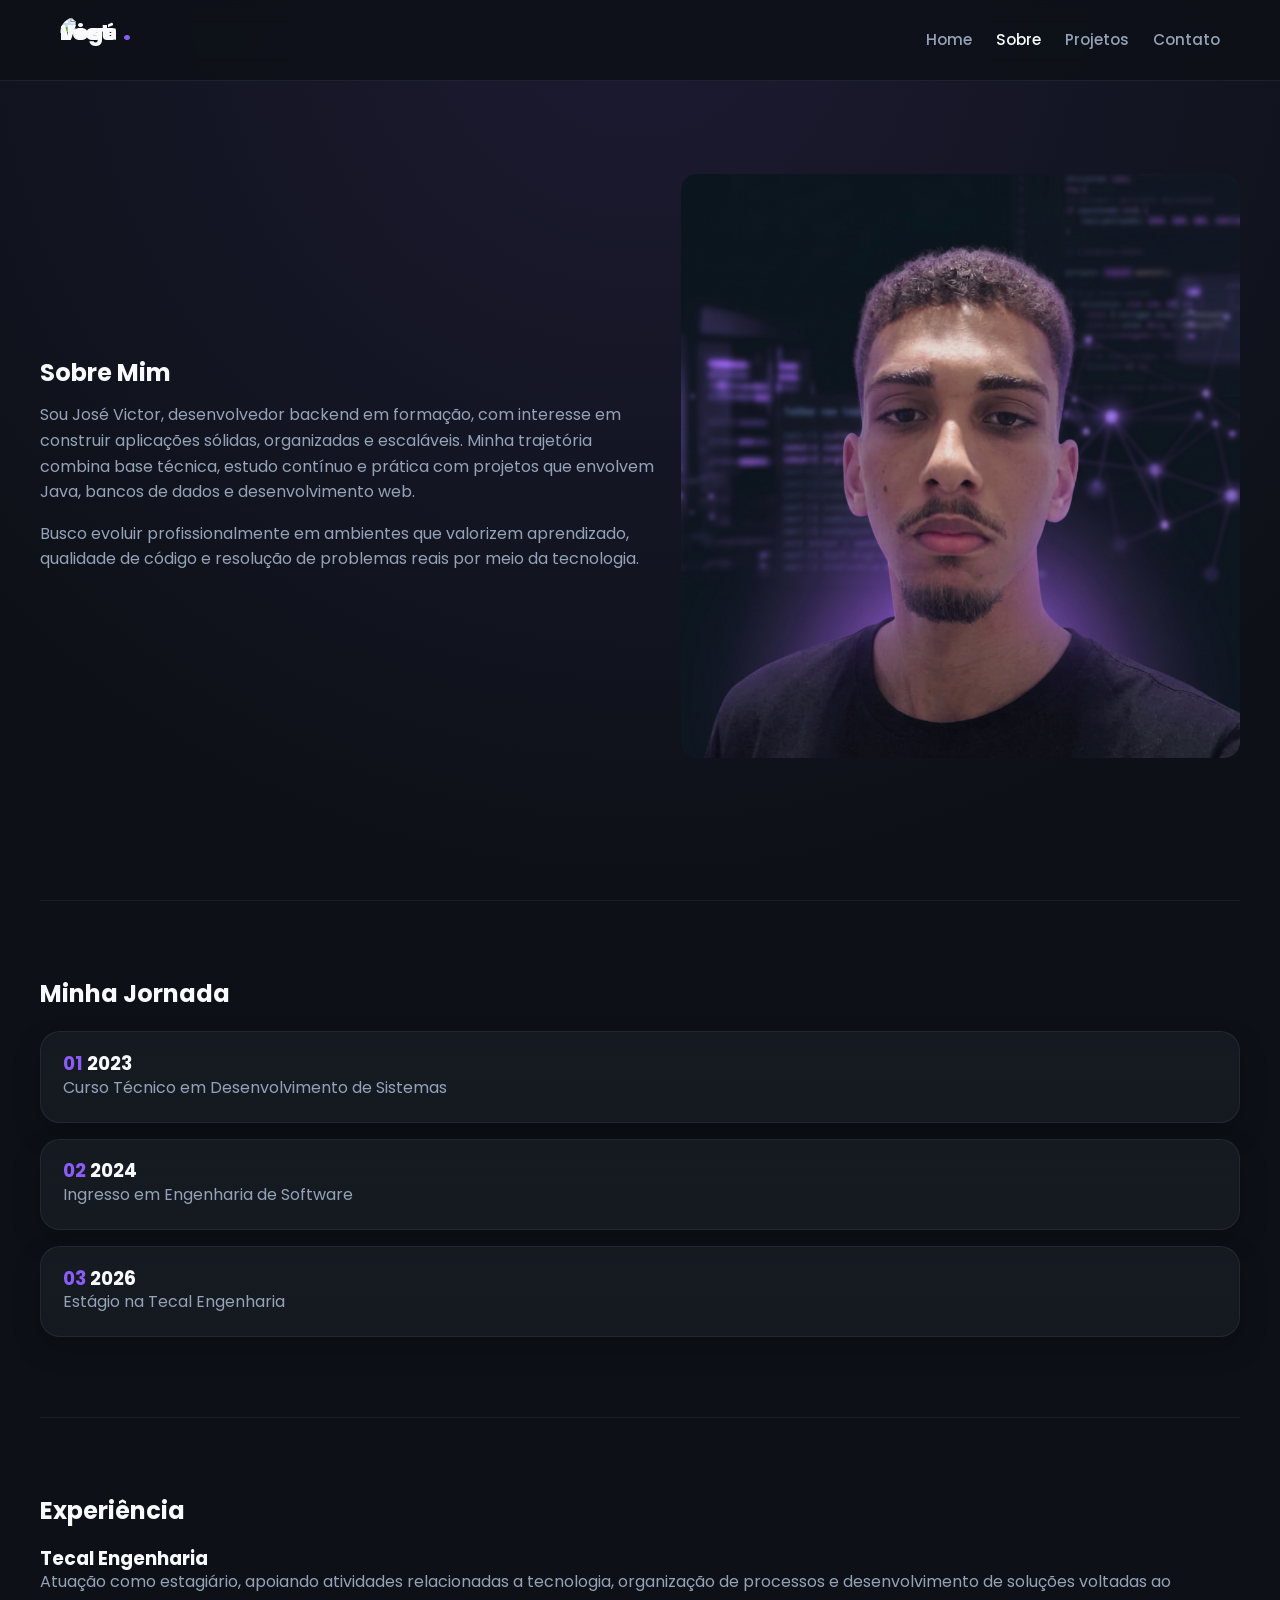
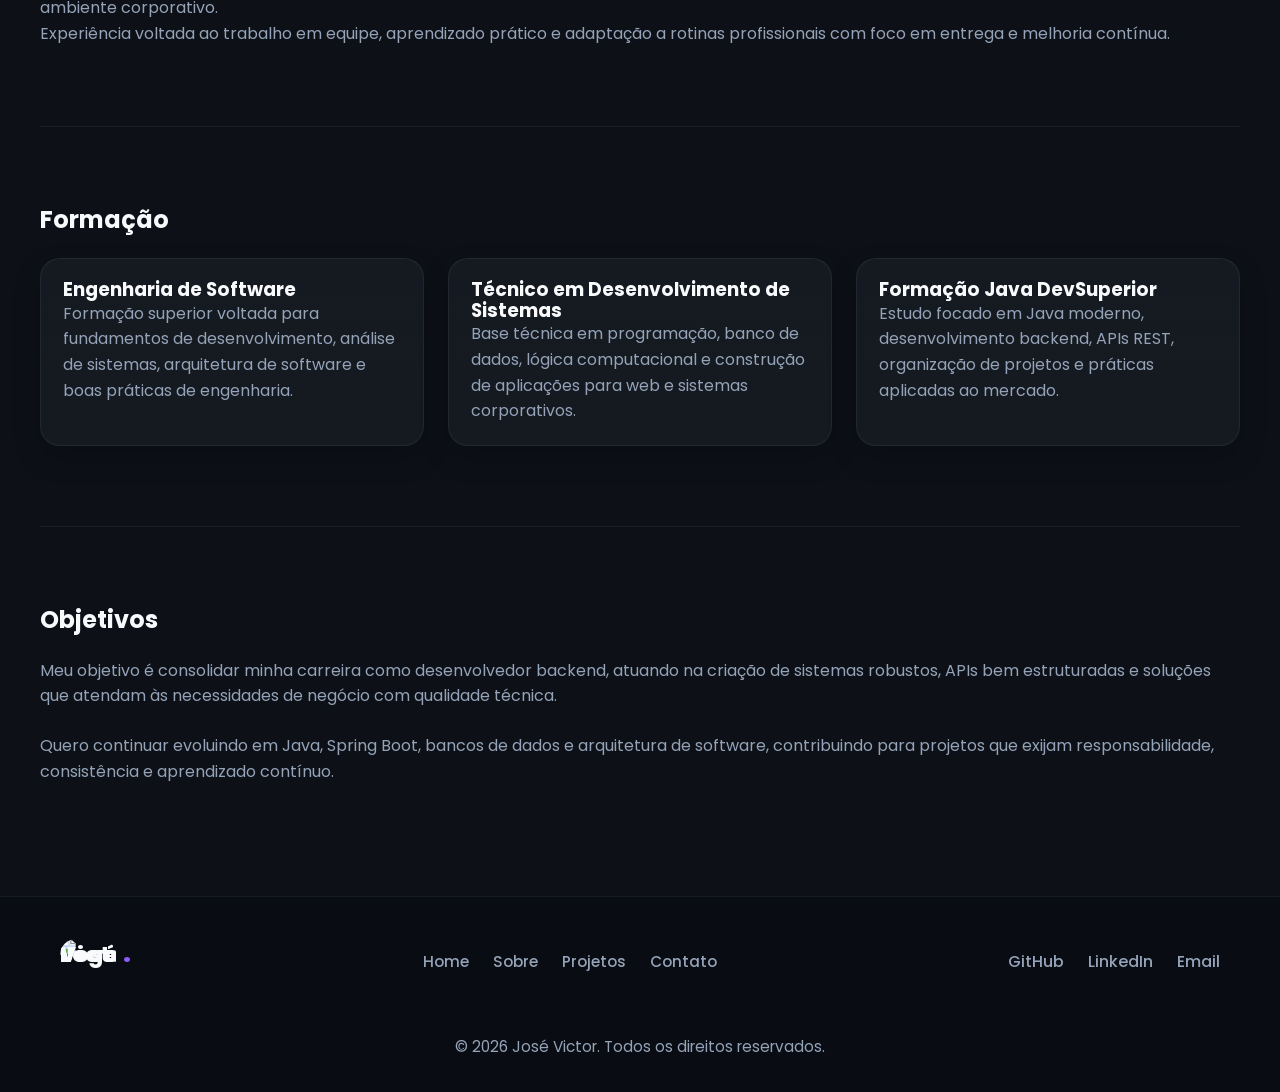
==== about.html @ 973a0eff "feat: refine portfolio layout and assets" ====
<!DOCTYPE html>
<html lang="pt-BR">
<head>
	<meta charset="UTF-8">
	<meta name="viewport" content="width=device-width, initial-scale=1.0">
	<meta name="description" content="Conheça a trajetória de José Victor, desenvolvedor backend em formação e experiência com sistemas, Java e engenharia de software.">
	<meta name="author" content="José Victor">
	<title>José Victor | Sobre Mim</title>
	<link rel="preconnect" href="https://fonts.googleapis.com">
	<link rel="preconnect" href="https://fonts.gstatic.com" crossorigin>
	<link href="https://fonts.googleapis.com/css2?family=Poppins:wght@400;500;600;700;800&display=swap" rel="stylesheet">
	<link rel="stylesheet" href="css/style.css">
	<link rel="stylesheet" href="css/responsive.css">
	<link rel="stylesheet" href="css/animations.css">
</head>
<body>
	<!-- Header -->
	<header class="header">
		<div class="container header-content">
			<div class="logo">
				<a class="logo-link" href="index.html" aria-label="Ir para a página inicial de José Victor">
					<img src="img/logo.png" alt="Logo José Victor" width="56" height="56">
				</a>
			</div>

			<nav aria-label="Navegação principal">
				<ul class="nav-list">
					<li><a class="nav-link" href="index.html">Home</a></li>
					<li><a class="nav-link" href="about.html" aria-current="page">Sobre</a></li>
					<li><a class="nav-link" href="projects.html">Projetos</a></li>
					<li><a class="nav-link" href="contact.html">Contato</a></li>
				</ul>
			</nav>
		</div>
	</header>

	<!-- Main -->
	<main>
		<!-- Seção Sobre Mim -->
		<section class="hero" aria-labelledby="about-title">
			<div class="about-content">
				<h1 id="about-title">Sobre Mim</h1>
				<p>Sou José Victor, desenvolvedor backend em formação, com interesse em construir aplicações sólidas, organizadas e escaláveis. Minha trajetória combina base técnica, estudo contínuo e prática com projetos que envolvem Java, bancos de dados e desenvolvimento web.</p>
				<p>Busco evoluir profissionalmente em ambientes que valorizem aprendizado, qualidade de código e resolução de problemas reais por meio da tecnologia.</p>
			</div>

			<figure>
				<img src="img/perfil.png" alt="Foto de perfil de José Victor" width="400" height="400">
			</figure>
		</section>

		<!-- Seção Minha Jornada -->
		<section aria-labelledby="journey-title">
			<h2 id="journey-title">Minha Jornada</h2>

			<ol class="timeline">
				<li>
					<article>
						<h3>2023</h3>
						<p>Curso Técnico em Desenvolvimento de Sistemas</p>
					</article>
				</li>
				<li>
					<article>
						<h3>2024</h3>
						<p>Ingresso em Engenharia de Software</p>
					</article>
				</li>
				<li>
					<article>
						<h3>2026</h3>
						<p>Estágio na Tecal Engenharia</p>
					</article>
				</li>
			</ol>
		</section>

		<!-- Seção Experiência -->
		<section aria-labelledby="experience-title">
			<h2 id="experience-title">Experiência</h2>

			<article aria-labelledby="tecal-title">
				<h3 id="tecal-title">Tecal Engenharia</h3>
				<p>Atuação como estagiário, apoiando atividades relacionadas a tecnologia, organização de processos e desenvolvimento de soluções voltadas ao ambiente corporativo.</p>
				<p>Experiência voltada ao trabalho em equipe, aprendizado prático e adaptação a rotinas profissionais com foco em entrega e melhoria contínua.</p>
			</article>
		</section>

		<!-- Seção Formação -->
		<section aria-labelledby="education-title">
			<h2 id="education-title">Formação</h2>

			<div class="education-grid">
				<article aria-labelledby="software-degree-title">
					<h3 id="software-degree-title">Engenharia de Software</h3>
					<p>Formação superior voltada para fundamentos de desenvolvimento, análise de sistemas, arquitetura de software e boas práticas de engenharia.</p>
				</article>

				<article aria-labelledby="technical-course-title">
					<h3 id="technical-course-title">Técnico em Desenvolvimento de Sistemas</h3>
					<p>Base técnica em programação, banco de dados, lógica computacional e construção de aplicações para web e sistemas corporativos.</p>
				</article>

				<article aria-labelledby="java-course-title">
					<h3 id="java-course-title">Formação Java DevSuperior</h3>
					<p>Estudo focado em Java moderno, desenvolvimento backend, APIs REST, organização de projetos e práticas aplicadas ao mercado.</p>
				</article>
			</div>
		</section>

		<!-- Seção Objetivos -->
		<section aria-labelledby="goals-title">
			<h2 id="goals-title">Objetivos</h2>
			<p>Meu objetivo é consolidar minha carreira como desenvolvedor backend, atuando na criação de sistemas robustos, APIs bem estruturadas e soluções que atendam às necessidades de negócio com qualidade técnica.</p>
			<p>Quero continuar evoluindo em Java, Spring Boot, bancos de dados e arquitetura de software, contribuindo para projetos que exijam responsabilidade, consistência e aprendizado contínuo.</p>
		</section>
	</main>

	<!-- Footer -->
	<footer class="footer">
		<div class="container footer-content">
		<div class="logo">
			<a class="logo-link" href="index.html" aria-label="Ir para a página inicial de José Victor">
				<img src="img/logo.png" alt="Logo José Victor" width="56" height="56">
			</a>
		</div>

		<nav aria-label="Links rápidos">
			<ul class="nav-list">
				<li><a class="nav-link" href="index.html">Home</a></li>
				<li><a class="nav-link" href="about.html">Sobre</a></li>
				<li><a class="nav-link" href="projects.html">Projetos</a></li>
				<li><a class="nav-link" href="contact.html">Contato</a></li>
			</ul>
		</nav>

		<nav aria-label="Redes sociais e contato">
			<ul class="nav-list">
				<li><a href="https://github.com/" target="_blank" rel="noopener noreferrer" aria-label="Acessar o GitHub de José Victor">GitHub</a></li>
				<li><a href="https://www.linkedin.com/" target="_blank" rel="noopener noreferrer" aria-label="Acessar o LinkedIn de José Victor">LinkedIn</a></li>
				<li><a href="mailto:seuemail@example.com" aria-label="Enviar um email para José Victor">Email</a></li>
			</ul>
		</nav>

		<p>&copy; 2026 José Victor. Todos os direitos reservados.</p>
		</div>
	</footer>

	<script defer src="js/effects.js"></script>
</body>
</html>
---- css/style.css ----
@import url('https://fonts.googleapis.com/css2?family=Poppins:wght@400;500;600;700;800&display=swap');

/* ========================================================================== 
   1. VARIÁVEIS E RESET
   ========================================================================== */

:root {
    /* Paleta de Cores */
    --bg-primary: #0D1117;
    --bg-secondary: #161B22;
    --color-primary: #8B5CF6;
    --color-accent: #A855F7;
    --text-primary: #F8FAFC;
    --text-secondary: #94A3B8;

    /* Fontes e Tamanhos */
    --font-main: 'Poppins', sans-serif;
    
    /* Transições */
    --transition-smooth: all 0.3s ease;
}

* {
    margin: 0;
    padding: 0;
    box-sizing: border-box;
}

html {
    scroll-behavior: smooth;
}

body {
    background-color: var(--bg-primary);
    color: var(--text-primary);
    font-family: var(--font-main);
    line-height: 1.6;
    overflow-x: hidden;
}

ul {
    list-style: none;
}

a {
    text-decoration: none;
    color: inherit;
    transition: var(--transition-smooth);
}

.container {
    max-width: 1200px;
    margin: 0 auto;
    padding: 0 20px;
}

/* ==========================================================================
   2. COMPONENTES GERAIS (Botões, Títulos)
   ========================================================================== */

.btn {
    display: inline-block;
    padding: 12px 28px;
    border-radius: 8px;
    font-weight: 500;
    cursor: pointer;
    transition: var(--transition-smooth);
}

.btn-primary {
    background-color: var(--color-primary);
    color: var(--text-primary);
    border: 2px solid var(--color-primary);
}

.btn-primary:hover {
    background-color: var(--color-accent);
    border-color: var(--color-accent);
    transform: translateY(-2px);
    box-shadow: 0 4px 15px rgba(139, 92, 246, 0.4);
}

.btn-outline {
    background-color: transparent;
    color: var(--color-primary);
    border: 2px solid var(--color-primary);
}

.btn-outline:hover {
    background-color: rgba(139, 92, 246, 0.1);
    transform: translateY(-2px);
}

/* ==========================================================================
   3. HEADER E NAVEGAÇÃO (Glassmorphism)
   ========================================================================== */

.header {
    position: fixed;
    top: 0;
    width: 100%;
    background: rgba(13, 17, 23, 0.8);
    backdrop-filter: blur(10px);
    -webkit-backdrop-filter: blur(10px);
    border-bottom: 1px solid rgba(255, 255, 255, 0.05);
    z-index: 1000;
}

.header-content {
    display: flex;
    justify-content: space-between;
    align-items: center;
    height: 80px;
}

.logo {
    font-size: 1.8rem;
    font-weight: 700;
    color: var(--text-primary);
    letter-spacing: 1px;
}

.logo::after {
    content: '.';
    color: var(--color-primary);
}

.nav-list {
    display: flex;
    gap: 2rem;
    align-items: center;
}

.nav-link {
    font-weight: 500;
    font-size: 0.95rem;
}

.nav-link:hover {
    color: var(--color-primary);
}

/* ==========================================================================
   4. HERO SECTION
   ========================================================================== */

.hero {
    min-height: 100vh;
    display: flex;
    align-items: center;
    padding-top: 80px; /* Compensa o header fixo */
}

.hero-content {
    display: grid;
    grid-template-columns: 1fr 1fr;
    gap: 2rem;
    align-items: center;
}

.saudacao {
    color: var(--color-primary);
    font-weight: 500;
    font-size: 1.2rem;
    display: block;
    margin-bottom: 0.5rem;
}

.hero-text h1 {
    font-size: 4rem;
    font-weight: 700;
    line-height: 1.1;
    margin-bottom: 0.5rem;
}

.cargo {
    font-size: 2rem;
    color: var(--text-secondary);
    font-weight: 600;
    margin-bottom: 1.5rem;
}

.descricao {
    color: var(--text-secondary);
    font-size: 1.1rem;
    margin-bottom: 2rem;
    max-width: 90%;
}

.hero-buttons {
    display: flex;
    gap: 1rem;
}

/* Placeholder temporário para a imagem na direita */
.image-placeholder {
    width: 100%;
    aspect-ratio: 1/1;
    background: linear-gradient(135deg, var(--bg-secondary), rgba(139, 92, 246, 0.1));
    border-radius: 20px;
    border: 1px solid rgba(139, 92, 246, 0.2);
    box-shadow: 0 0 30px rgba(139, 92, 246, 0.1);
}

/* ========================================================================== 
   5. ALINHAMENTO COM O HTML ATUAL
   ========================================================================== */

body {
    background:
        radial-gradient(circle at top, rgba(139, 92, 246, 0.12), transparent 32%),
        var(--bg-primary);
}

main {
    padding-top: 80px;
}

header,
.header {
    position: fixed;
    top: 0;
    left: 0;
    width: 100%;
    z-index: 1000;
    background: rgba(13, 17, 23, 0.82);
    backdrop-filter: blur(12px);
    -webkit-backdrop-filter: blur(12px);
    border-bottom: 1px solid rgba(148, 163, 184, 0.12);
}

header .container,
.header-content,
.footer-content {
    display: flex;
    align-items: center;
    justify-content: space-between;
    gap: 1.5rem;
    min-height: 80px;
}

header .logo a,
footer .logo a,
.logo a {
    font-size: 1.35rem;
    font-weight: 800;
    letter-spacing: 0.04em;
    color: var(--text-primary);
}

.logo-link {
    display: inline-flex;
    align-items: center;
    justify-content: center;
}

.logo-link img,
.hero-brand {
    display: block;
    max-width: 100%;
}

.logo-link img {
    width: 56px;
    height: 56px;
    object-fit: contain;
}

.hero-brand {
    width: min(100%, 520px);
    height: auto;
    object-fit: contain;
    margin-bottom: 0.75rem;
    filter: drop-shadow(0 0 18px rgba(139, 92, 246, 0.35));
}

header nav ul,
footer nav ul,
.nav-list {
    display: flex;
    align-items: center;
    gap: 1.5rem;
    flex-wrap: wrap;
}

header nav a,
footer nav a,
.nav-link {
    color: var(--text-secondary);
    font-weight: 500;
}

header nav a:hover,
footer nav a:hover,
.nav-link:hover,
header nav a[aria-current="page"],
footer nav a[aria-current="page"] {
    color: var(--text-primary);
}

main > section {
    width: min(1200px, calc(100% - 40px));
    margin: 0 auto;
    padding: 5rem 0;
}

main > section + section {
    border-top: 1px solid rgba(148, 163, 184, 0.08);
}

main h1,
main h2,
main h3 {
    line-height: 1.1;
}

main p {
    color: var(--text-secondary);
}

.hero,
#home {
    min-height: calc(100vh - 80px);
    display: grid;
    grid-template-columns: minmax(0, 1.05fr) minmax(280px, 0.95fr);
    align-items: center;
    gap: 3rem;
    padding-top: 2rem;
}

.hero-content,
#home > div:first-child {
    display: flex;
    flex-direction: column;
    gap: 1rem;
}

.about-content {
    display: flex;
    flex-direction: column;
    gap: 1rem;
}

.hero-text h1,
#home h1 {
    font-size: clamp(2.8rem, 7vw, 5rem);
    font-weight: 800;
}

.hero-text h2,
#home h2 {
    font-size: clamp(1.4rem, 3vw, 2rem);
    color: var(--text-secondary);
    font-weight: 600;
}

.hero-text p,
#home p,
#about-title + p,
#contact-title + p,
#projects-page-title + p,
#cta p {
    max-width: 65ch;
}

.about-content p {
    max-width: 65ch;
}

.hero-buttons {
    display: flex;
    gap: 1rem;
    flex-wrap: wrap;
    margin-top: 0.5rem;
}

.btn,
#cta a,
.project-card__actions a,
form button {
    display: inline-flex;
    align-items: center;
    justify-content: center;
    min-height: 48px;
    padding: 0.85rem 1.5rem;
    border-radius: 0.9rem;
    font-weight: 600;
    letter-spacing: 0.01em;
    transition: var(--transition-smooth);
}

.btn-primary,
#cta a,
form button,
.project-card__actions a:first-child {
    background: linear-gradient(135deg, var(--color-primary), var(--color-accent));
    color: var(--text-primary);
    border: 1px solid rgba(168, 85, 247, 0.45);
    box-shadow: 0 12px 24px rgba(139, 92, 246, 0.22);
}

.btn-outline,
.project-card__actions a:last-child {
    background: rgba(22, 27, 34, 0.78);
    color: var(--text-primary);
    border: 1px solid rgba(139, 92, 246, 0.35);
}

.btn:hover,
#cta a:hover,
.project-card__actions a:hover,
form button:hover {
    transform: translateY(-3px);
    box-shadow: 0 18px 30px rgba(139, 92, 246, 0.28);
}

.hero-media,
#home figure,
figure {
    margin: 0;
}

.hero-media,
#home figure {
    justify-self: end;
    width: min(100%, 420px);
    aspect-ratio: 1 / 1;
    padding: 1rem;
    border-radius: 1.5rem;
    background: linear-gradient(180deg, rgba(22, 27, 34, 0.96), rgba(22, 27, 34, 0.72));
    border: 1px solid rgba(139, 92, 246, 0.2);
    box-shadow: 0 22px 50px rgba(0, 0, 0, 0.32), 0 0 0 1px rgba(139, 92, 246, 0.08) inset;
}

.hero-media img,
#home figure img,
img {
    width: 100%;
    height: auto;
    display: block;
    border-radius: 1rem;
}

.hero-media img {
    object-fit: cover;
    aspect-ratio: 1 / 1;
    border-radius: 1.05rem;
}

.hero-media figcaption,
#home figcaption,
figcaption {
    margin-top: 0.85rem;
    font-size: 0.9rem;
    color: var(--text-secondary);
}

.logo a,
.logo-link {
    line-height: 0;
}

#sobre,
#cta,
section[aria-labelledby="contact-title"],
section[aria-labelledby="projects-page-title"],
section[aria-labelledby="about-title"],
section[aria-labelledby="journey-title"],
section[aria-labelledby="experience-title"],
section[aria-labelledby="education-title"],
section[aria-labelledby="goals-title"],
section[aria-labelledby="featured-projects-title"],
section[aria-labelledby="contact-info-title"],
section[aria-labelledby="form-title"] {
    display: grid;
    gap: 1.5rem;
}

#stack,
#projetos,
.projects-grid,
.education-grid {
    display: grid;
    gap: 1.5rem;
}

#stack,
#projetos {
    grid-template-columns: repeat(auto-fit, minmax(220px, 1fr));
}

#stack > h2,
#projetos > h2,
.projects-grid > h2,
.education-grid > h2 {
    grid-column: 1 / -1;
}

#stack > article,
#projetos > article,
.project-card,
.education-grid article,
#journey-title + ol > li article,
form,
#cta {
    background: linear-gradient(180deg, rgba(22, 27, 34, 0.96), rgba(22, 27, 34, 0.88));
    border: 1px solid rgba(148, 163, 184, 0.1);
    border-radius: 1.25rem;
    box-shadow: 0 12px 28px rgba(0, 0, 0, 0.22);
}

#stack > article,
#projetos > article,
.project-card,
.education-grid article,
#journey-title + ol > li article {
    padding: 1.35rem;
}

#stack > article:hover,
#projetos > article:hover,
.project-card:hover,
.education-grid article:hover,
#journey-title + ol > li article:hover {
    transform: translateY(-4px);
    border-color: rgba(139, 92, 246, 0.28);
    box-shadow: 0 18px 36px rgba(0, 0, 0, 0.28);
}

#stack > article ul,
#projetos > article p:last-of-type,
.project-card__content ul,
section[aria-labelledby="contact-info-title"] ul,
footer ul {
    display: grid;
    gap: 0.6rem;
}

#stack > article ul li,
.project-card__content ul li,
section[aria-labelledby="contact-info-title"] li {
    color: var(--text-secondary);
}

#projetos > article img,
.project-card__media img {
    margin-bottom: 1rem;
}

.projects-grid {
    grid-template-columns: repeat(auto-fit, minmax(280px, 1fr));
}

.project-card {
    display: flex;
    flex-direction: column;
    gap: 1rem;
}

.project-card__content {
    display: flex;
    flex-direction: column;
    gap: 1rem;
}

.project-card__actions {
    display: flex;
    gap: 0.85rem;
    flex-wrap: wrap;
}

.education-grid {
    grid-template-columns: repeat(auto-fit, minmax(220px, 1fr));
}

#journey-title + ol {
    display: grid;
    gap: 1rem;
    padding-left: 0;
    counter-reset: journey;
}

#journey-title + ol > li {
    list-style: none;
}

#journey-title + ol > li article h3::before {
    counter-increment: journey;
    content: counter(journey, decimal-leading-zero) " ";
    color: var(--color-primary);
}

form {
    padding: 1.5rem;
    display: grid;
    gap: 1.1rem;
}

form > div {
    display: grid;
    gap: 0.45rem;
}

label {
    font-weight: 600;
    color: var(--text-primary);
}

input,
textarea {
    width: 100%;
    padding: 0.95rem 1rem;
    border-radius: 0.85rem;
    border: 1px solid rgba(148, 163, 184, 0.18);
    background: rgba(13, 17, 23, 0.72);
    color: var(--text-primary);
    font: inherit;
    transition: var(--transition-smooth);
}

input:focus,
textarea:focus {
    outline: none;
    border-color: rgba(139, 92, 246, 0.65);
    box-shadow: 0 0 0 4px rgba(139, 92, 246, 0.12);
}

form p,
#contact-info-title + ul li,
footer p {
    color: var(--text-secondary);
    font-size: 0.96rem;
}

#cta {
    text-align: center;
    justify-items: center;
}

footer,
.footer {
    margin-top: 2rem;
    border-top: 1px solid rgba(148, 163, 184, 0.1);
    background: rgba(9, 13, 20, 0.94);
}

footer {
    padding: 2rem 20px;
}

footer .container,
.footer-content {
    flex-wrap: wrap;
}

footer p {
    width: 100%;
    text-align: center;
    padding-top: 1rem;
}

.contact-form .form-field p,
#form-status {
    font-size: 0.92rem;
}

.contact-form .form-field p,
.contact-form #form-status {
    min-height: 1.25rem;
}

.contact-form .form-field p {
    color: var(--text-secondary);
}

.contact-form .form-field p.is-error,
.contact-form .form-field input[aria-invalid="true"] + p,
.contact-form .form-field textarea[aria-invalid="true"] + p {
    color: #fca5a5;
}

.contact-form #form-status.is-success {
    color: #86efac;
}

.contact-form #form-status.is-error {
    color: #fda4af;
}
---- css/responsive.css ----
/* ========================================================================== 
   RESPONSIVIDADE
   ========================================================================== */

@media (max-width: 992px) {
	.hero,
	#home {
		grid-template-columns: 1fr;
	}

	.hero-media,
	#home figure {
		justify-self: start;
		width: min(100%, 360px);
	}
}

@media (max-width: 768px) {
	main {
		padding-top: 72px;
	}

	header .container,
	.header-content,
	.footer-content,
	footer .container {
		flex-direction: column;
		justify-content: center;
		padding: 1rem 0;
	}

	header nav ul,
	footer nav ul,
	.nav-list,
	.hero-buttons,
	.project-card__actions {
		justify-content: center;
	}

	main > section {
		width: min(100%, calc(100% - 24px));
		padding: 3.5rem 0;
	}

	.projects-grid,
	.education-grid,
	#stack,
	#projetos {
		grid-template-columns: 1fr;
	}
}
---- css/animations.css ----
/* ========================================================================== 
   ANIMAÇÕES E EFEITOS INTERATIVOS
   ========================================================================== */

.reveal {
	opacity: 0;
	transform: translateY(18px);
	transition: opacity 0.7s ease, transform 0.7s ease;
}

.reveal.is-visible {
	opacity: 1;
	transform: translateY(0);
}

.btn,
#cta a,
.project-card__actions a,
form button,
.nav-link,
.logo-link img,
.hero-media,
.project-card,
.education-grid article,
#journey-title + ol > li article {
	transition: transform 0.3s ease, box-shadow 0.3s ease, border-color 0.3s ease, color 0.3s ease, filter 0.3s ease;
}

@keyframes glowPulse {
	0%,
	100% {
		box-shadow: 0 0 0 rgba(139, 92, 246, 0.12);
		filter: drop-shadow(0 0 0 rgba(139, 92, 246, 0.14));
	}

	50% {
		box-shadow: 0 0 24px rgba(139, 92, 246, 0.2);
		filter: drop-shadow(0 0 18px rgba(168, 85, 247, 0.32));
	}
}

@keyframes floatSoft {
	0%,
	100% {
		transform: translateY(0);
	}

	50% {
		transform: translateY(-6px);
	}
}

.hero-brand {
	animation: floatSoft 7s ease-in-out infinite;
}

.hero-media {
	animation: glowPulse 5.5s ease-in-out infinite;
}

.logo-link:hover img {
	transform: scale(1.05);
	filter: drop-shadow(0 0 18px rgba(139, 92, 246, 0.35));
}

.btn:hover,
#cta a:hover,
.project-card__actions a:hover,
form button:hover,
.project-card:hover,
.education-grid article:hover,
#journey-title + ol > li article:hover {
	transform: translateY(-3px);
}

.nav-link:hover {
	text-shadow: 0 0 12px rgba(139, 92, 246, 0.25);
}
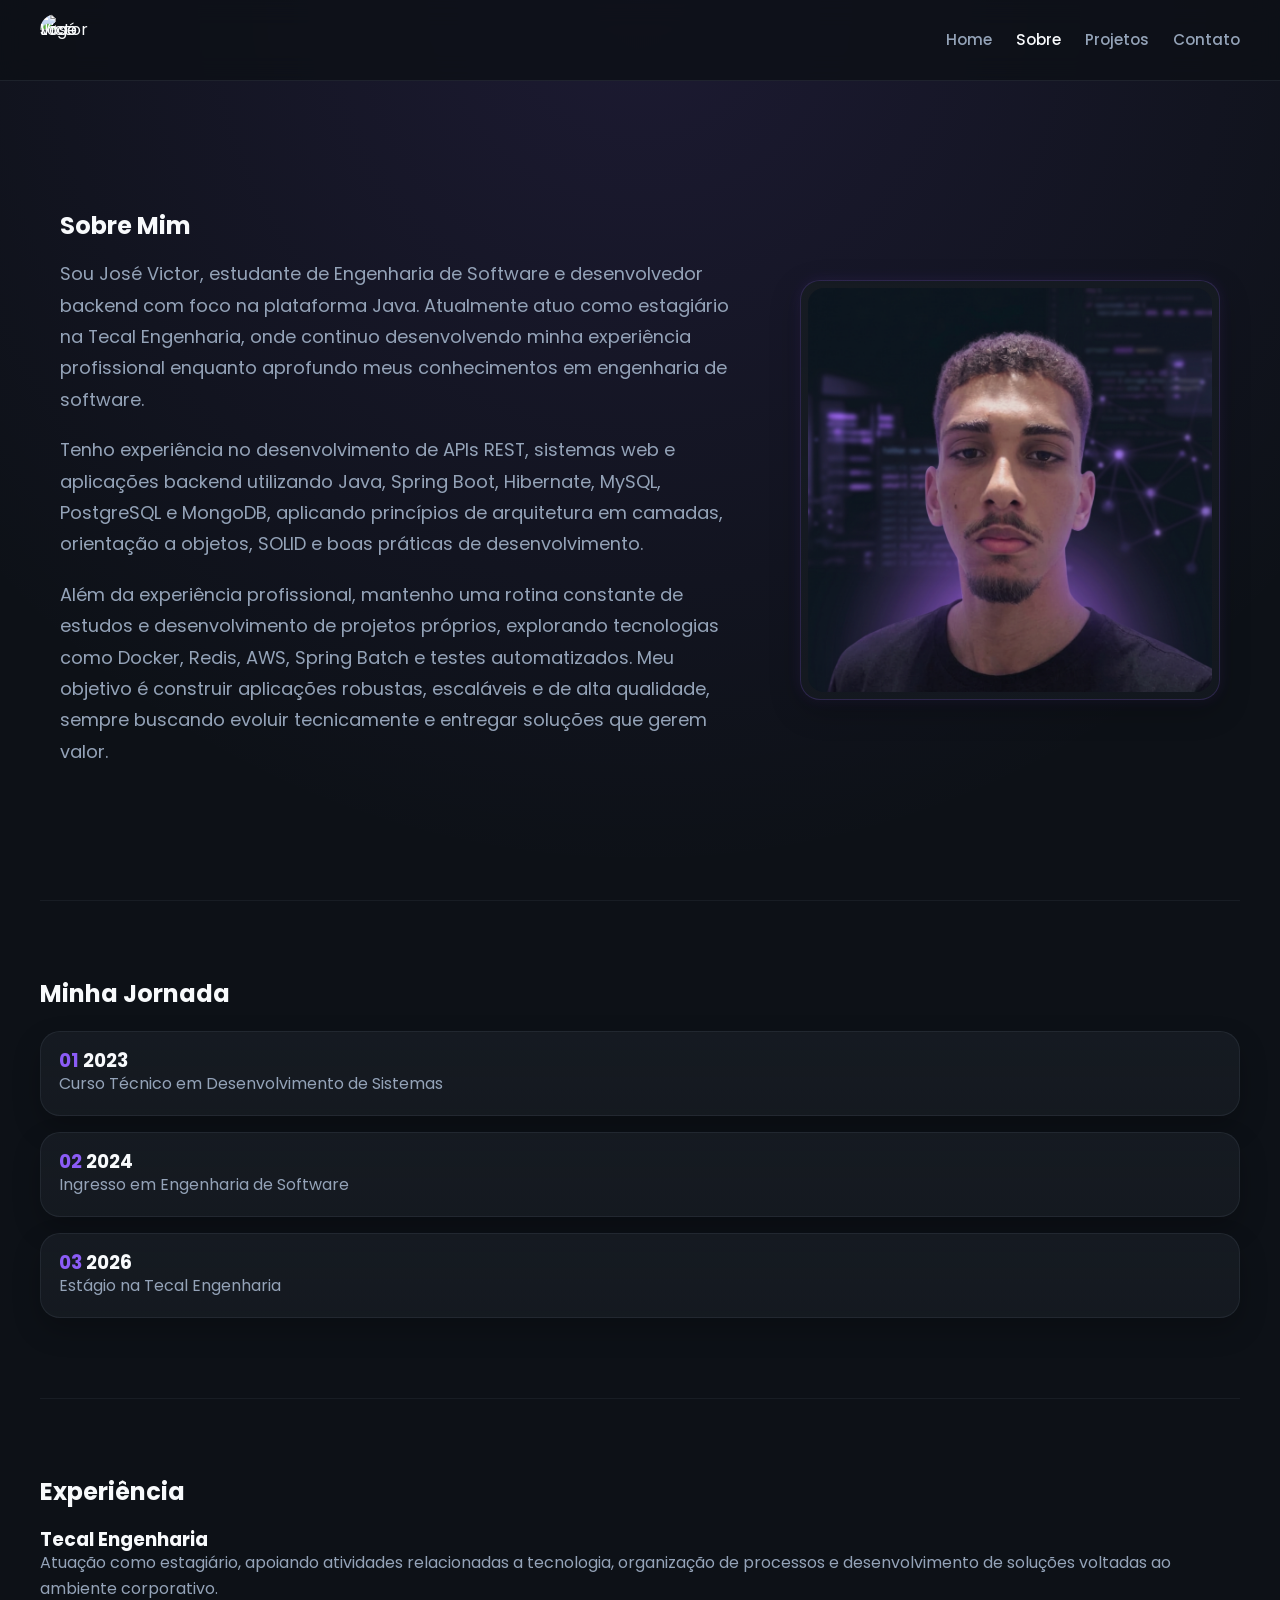
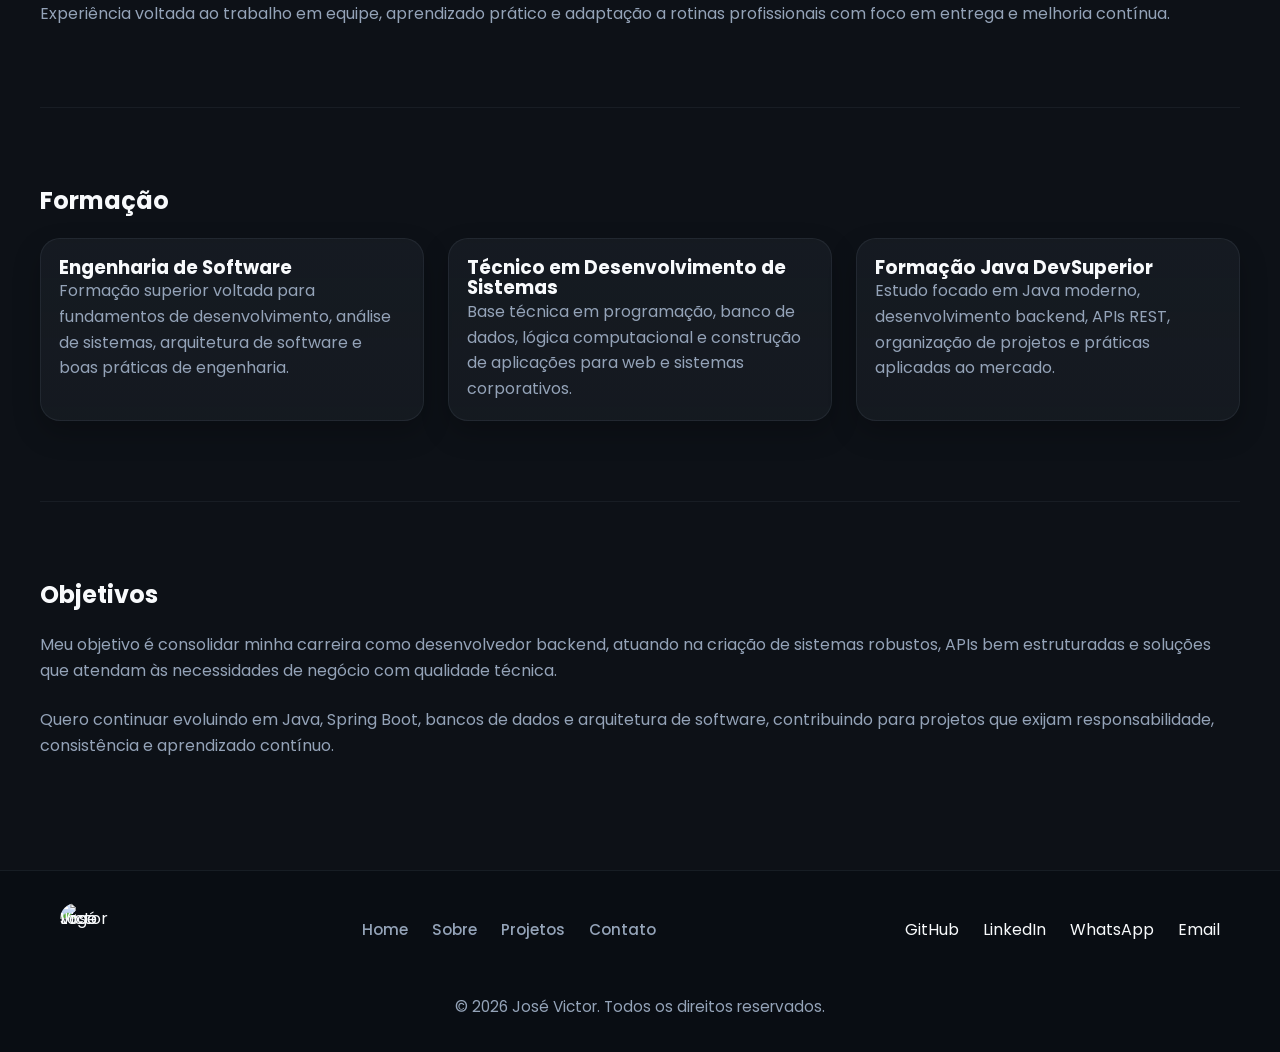
==== commit e01ab97c: "refactor(style): reorganizar css, ajustar responsividade, atualizar cards de projeto e adicionar lin" ====
--- a/about.html
+++ b/about.html
@@ -1,18 +1,22 @@
 <!DOCTYPE html>
 <html lang="pt-BR">
+
 <head>
 	<meta charset="UTF-8">
 	<meta name="viewport" content="width=device-width, initial-scale=1.0">
-	<meta name="description" content="Conheça a trajetória de José Victor, desenvolvedor backend em formação e experiência com sistemas, Java e engenharia de software.">
+	<meta name="description"
+		content="Conheça a trajetória de José Victor, desenvolvedor backend em formação e experiência com sistemas, Java e engenharia de software.">
 	<meta name="author" content="José Victor">
 	<title>José Victor | Sobre Mim</title>
 	<link rel="preconnect" href="https://fonts.googleapis.com">
 	<link rel="preconnect" href="https://fonts.gstatic.com" crossorigin>
-	<link href="https://fonts.googleapis.com/css2?family=Poppins:wght@400;500;600;700;800&display=swap" rel="stylesheet">
+	<link href="https://fonts.googleapis.com/css2?family=Poppins:wght@400;500;600;700;800&display=swap"
+		rel="stylesheet">
 	<link rel="stylesheet" href="css/style.css">
 	<link rel="stylesheet" href="css/responsive.css">
 	<link rel="stylesheet" href="css/animations.css">
 </head>
+
 <body>
 	<!-- Header -->
 	<header class="header">
@@ -40,8 +44,16 @@
 		<section class="hero" aria-labelledby="about-title">
 			<div class="about-content">
 				<h1 id="about-title">Sobre Mim</h1>
-				<p>Sou José Victor, desenvolvedor backend em formação, com interesse em construir aplicações sólidas, organizadas e escaláveis. Minha trajetória combina base técnica, estudo contínuo e prática com projetos que envolvem Java, bancos de dados e desenvolvimento web.</p>
-				<p>Busco evoluir profissionalmente em ambientes que valorizem aprendizado, qualidade de código e resolução de problemas reais por meio da tecnologia.</p>
+				<p>Sou José Victor, estudante de Engenharia de Software e desenvolvedor backend com foco na plataforma
+					Java. Atualmente atuo como estagiário na Tecal Engenharia, onde continuo desenvolvendo minha
+					experiência profissional enquanto aprofundo meus conhecimentos em engenharia de software.</p>
+				<p>Tenho experiência no desenvolvimento de APIs REST, sistemas web e aplicações backend utilizando Java,
+					Spring Boot, Hibernate, MySQL, PostgreSQL e MongoDB, aplicando princípios de arquitetura em camadas,
+					orientação a objetos, SOLID e boas práticas de desenvolvimento.</p>
+				<p>Além da experiência profissional, mantenho uma rotina constante de estudos e desenvolvimento de
+					projetos próprios, explorando tecnologias como Docker, Redis, AWS, Spring Batch e testes
+					automatizados. Meu objetivo é construir aplicações robustas, escaláveis e de alta qualidade, sempre
+					buscando evoluir tecnicamente e entregar soluções que gerem valor.</p>
 			</div>
 
 			<figure>
@@ -81,8 +93,10 @@
 
 			<article aria-labelledby="tecal-title">
 				<h3 id="tecal-title">Tecal Engenharia</h3>
-				<p>Atuação como estagiário, apoiando atividades relacionadas a tecnologia, organização de processos e desenvolvimento de soluções voltadas ao ambiente corporativo.</p>
-				<p>Experiência voltada ao trabalho em equipe, aprendizado prático e adaptação a rotinas profissionais com foco em entrega e melhoria contínua.</p>
+				<p>Atuação como estagiário, apoiando atividades relacionadas a tecnologia, organização de processos e
+					desenvolvimento de soluções voltadas ao ambiente corporativo.</p>
+				<p>Experiência voltada ao trabalho em equipe, aprendizado prático e adaptação a rotinas profissionais
+					com foco em entrega e melhoria contínua.</p>
 			</article>
 		</section>
 
@@ -93,17 +107,20 @@
 			<div class="education-grid">
 				<article aria-labelledby="software-degree-title">
 					<h3 id="software-degree-title">Engenharia de Software</h3>
-					<p>Formação superior voltada para fundamentos de desenvolvimento, análise de sistemas, arquitetura de software e boas práticas de engenharia.</p>
+					<p>Formação superior voltada para fundamentos de desenvolvimento, análise de sistemas, arquitetura
+						de software e boas práticas de engenharia.</p>
 				</article>
 
 				<article aria-labelledby="technical-course-title">
 					<h3 id="technical-course-title">Técnico em Desenvolvimento de Sistemas</h3>
-					<p>Base técnica em programação, banco de dados, lógica computacional e construção de aplicações para web e sistemas corporativos.</p>
+					<p>Base técnica em programação, banco de dados, lógica computacional e construção de aplicações para
+						web e sistemas corporativos.</p>
 				</article>
 
 				<article aria-labelledby="java-course-title">
 					<h3 id="java-course-title">Formação Java DevSuperior</h3>
-					<p>Estudo focado em Java moderno, desenvolvimento backend, APIs REST, organização de projetos e práticas aplicadas ao mercado.</p>
+					<p>Estudo focado em Java moderno, desenvolvimento backend, APIs REST, organização de projetos e
+						práticas aplicadas ao mercado.</p>
 				</article>
 			</div>
 		</section>
@@ -111,41 +128,51 @@
 		<!-- Seção Objetivos -->
 		<section aria-labelledby="goals-title">
 			<h2 id="goals-title">Objetivos</h2>
-			<p>Meu objetivo é consolidar minha carreira como desenvolvedor backend, atuando na criação de sistemas robustos, APIs bem estruturadas e soluções que atendam às necessidades de negócio com qualidade técnica.</p>
-			<p>Quero continuar evoluindo em Java, Spring Boot, bancos de dados e arquitetura de software, contribuindo para projetos que exijam responsabilidade, consistência e aprendizado contínuo.</p>
+			<p>Meu objetivo é consolidar minha carreira como desenvolvedor backend, atuando na criação de sistemas
+				robustos, APIs bem estruturadas e soluções que atendam às necessidades de negócio com qualidade técnica.
+			</p>
+			<p>Quero continuar evoluindo em Java, Spring Boot, bancos de dados e arquitetura de software, contribuindo
+				para projetos que exijam responsabilidade, consistência e aprendizado contínuo.</p>
 		</section>
 	</main>
 
 	<!-- Footer -->
 	<footer class="footer">
 		<div class="container footer-content">
-		<div class="logo">
-			<a class="logo-link" href="index.html" aria-label="Ir para a página inicial de José Victor">
-				<img src="img/logo.png" alt="Logo José Victor" width="56" height="56">
-			</a>
-		</div>
+			<div class="logo">
+				<a class="logo-link" href="index.html" aria-label="Ir para a página inicial de José Victor">
+					<img src="img/logo.png" alt="Logo José Victor" width="56" height="56">
+				</a>
+			</div>
 
-		<nav aria-label="Links rápidos">
-			<ul class="nav-list">
-				<li><a class="nav-link" href="index.html">Home</a></li>
-				<li><a class="nav-link" href="about.html">Sobre</a></li>
-				<li><a class="nav-link" href="projects.html">Projetos</a></li>
-				<li><a class="nav-link" href="contact.html">Contato</a></li>
-			</ul>
-		</nav>
+			<nav aria-label="Links rápidos">
+				<ul class="nav-list">
+					<li><a class="nav-link" href="index.html">Home</a></li>
+					<li><a class="nav-link" href="about.html">Sobre</a></li>
+					<li><a class="nav-link" href="projects.html">Projetos</a></li>
+					<li><a class="nav-link" href="contact.html">Contato</a></li>
+				</ul>
+			</nav>
 
-		<nav aria-label="Redes sociais e contato">
-			<ul class="nav-list">
-				<li><a href="https://github.com/" target="_blank" rel="noopener noreferrer" aria-label="Acessar o GitHub de José Victor">GitHub</a></li>
-				<li><a href="https://www.linkedin.com/" target="_blank" rel="noopener noreferrer" aria-label="Acessar o LinkedIn de José Victor">LinkedIn</a></li>
-				<li><a href="mailto:seuemail@example.com" aria-label="Enviar um email para José Victor">Email</a></li>
-			</ul>
-		</nav>
+			<nav aria-label="Redes sociais e contato">
+				<ul class="nav-list">
+					<li><a href="https://github.com/JoseV-001" target="_blank" rel="noopener noreferrer"
+							aria-label="Acessar o GitHub de José Victor">GitHub</a></li>
+					<li><a href="https://www.linkedin.com/in/jos%C3%A9-victor-460175269/" target="_blank"
+							rel="noopener noreferrer" aria-label="Acessar o LinkedIn de José Victor">LinkedIn</a></li>
+					<li><a href="https://wa.me/5521996061659" target="_blank" rel="noopener noreferrer"
+							aria-label="Falar com José Victor no WhatsApp">WhatsApp</a></li>
+					<li><a href="mailto:victojose46@gmail.com" aria-label="Enviar um email para José Victor">Email</a>
+					</li>
+				</ul>
+			</nav>
 
-		<p>&copy; 2026 José Victor. Todos os direitos reservados.</p>
+			<p>&copy; 2026 José Victor. Todos os direitos reservados.</p>
 		</div>
 	</footer>
 
 	<script defer src="js/effects.js"></script>
+	<script defer src="js/main.js"></script>
 </body>
-</html>
+
+</html>
--- a/css/style.css
+++ b/css/style.css
@@ -1,7 +1,139 @@
 @import url('https://fonts.googleapis.com/css2?family=Poppins:wght@400;500;600;700;800&display=swap');
 
-/* ========================================================================== 
-   1. VARIÁVEIS E RESET
+/* ==========================================================================
+   1. RESET E COMPONENTES GERAIS
+   ========================================================================== */
+
+* {
+    margin: 0;
+    padding: 0;
+    box-sizing: border-box;
+}
+
+body, html {
+    width: 100%;
+    overflow-x: hidden;
+}
+
+html {
+    scroll-behavior: smooth;
+}
+
+body {
+    background-color: var(--bg-primary);
+    background-image: radial-gradient(circle at top, rgba(139, 92, 246, 0.12), transparent 32%);
+    color: var(--text-primary);
+    font-family: var(--font-main);
+    line-height: 1.6;
+}
+
+main {
+    padding-top: 80px;
+}
+
+ul {
+    list-style: none;
+}
+
+a {
+    text-decoration: none;
+    color: inherit;
+    transition: var(--transition-smooth);
+}
+
+a:focus-visible,
+button:focus-visible,
+input:focus-visible,
+textarea:focus-visible {
+    outline: 2px solid var(--color-primary);
+    outline-offset: 4px;
+}
+
+img {
+    max-width: 100%;
+    height: auto;
+    display: block;
+    border-radius: 1rem;
+}
+
+figure {
+    margin: 0;
+}
+
+figcaption {
+    margin-top: 0.85rem;
+    font-size: 0.9rem;
+    color: var(--text-secondary);
+}
+
+.container {
+    max-width: 1200px;
+    margin: 0 auto;
+    padding: 0 20px;
+    width: 100%;
+}
+
+main > section {
+    width: min(1200px, calc(100% - 40px));
+    margin: 0 auto;
+    padding: 5rem 0;
+}
+
+main > section + section {
+    border-top: 1px solid rgba(148, 163, 184, 0.08);
+}
+
+main h1,
+main h2,
+main h3 {
+    line-height: 1.1;
+}
+
+main p {
+    color: var(--text-secondary);
+}
+
+/* Botões Globais */
+.btn {
+    display: inline-flex;
+    align-items: center;
+    justify-content: center;
+    min-height: 48px;
+    padding: 0.85rem 1.5rem;
+    border-radius: 0.9rem;
+    font-weight: 600;
+    letter-spacing: 0.01em;
+    cursor: pointer;
+    transition: var(--transition-smooth);
+}
+
+.btn-primary {
+    background: linear-gradient(135deg, var(--color-primary), var(--color-accent));
+    color: var(--text-primary);
+    border: 1px solid rgba(168, 85, 247, 0.45);
+    box-shadow: 0 12px 24px rgba(139, 92, 246, 0.22);
+}
+
+.btn-primary:hover {
+    transform: translateY(-3px);
+    box-shadow: 0 18px 30px rgba(139, 92, 246, 0.28);
+}
+
+.btn-outline {
+    background: rgba(22, 27, 34, 0.78);
+    color: var(--text-primary);
+    border: 1px solid rgba(139, 92, 246, 0.35);
+}
+
+.btn-outline:hover {
+    background: rgba(139, 92, 246, 0.1);
+    transform: translateY(-3px);
+    box-shadow: 0 18px 30px rgba(139, 92, 246, 0.28);
+}
+
+
+/* ==========================================================================
+   2. VARIÁVEIS
    ========================================================================== */
 
 :root {
@@ -20,203 +152,11 @@
     --transition-smooth: all 0.3s ease;
 }
 
-* {
-    margin: 0;
-    padding: 0;
-    box-sizing: border-box;
-}
-
-html {
-    scroll-behavior: smooth;
-}
-
-body {
-    background-color: var(--bg-primary);
-    color: var(--text-primary);
-    font-family: var(--font-main);
-    line-height: 1.6;
-    overflow-x: hidden;
-}
-
-ul {
-    list-style: none;
-}
-
-a {
-    text-decoration: none;
-    color: inherit;
-    transition: var(--transition-smooth);
-}
-
-.container {
-    max-width: 1200px;
-    margin: 0 auto;
-    padding: 0 20px;
-}
 
 /* ==========================================================================
-   2. COMPONENTES GERAIS (Botões, Títulos)
+   3. HEADER
    ========================================================================== */
 
-.btn {
-    display: inline-block;
-    padding: 12px 28px;
-    border-radius: 8px;
-    font-weight: 500;
-    cursor: pointer;
-    transition: var(--transition-smooth);
-}
-
-.btn-primary {
-    background-color: var(--color-primary);
-    color: var(--text-primary);
-    border: 2px solid var(--color-primary);
-}
-
-.btn-primary:hover {
-    background-color: var(--color-accent);
-    border-color: var(--color-accent);
-    transform: translateY(-2px);
-    box-shadow: 0 4px 15px rgba(139, 92, 246, 0.4);
-}
-
-.btn-outline {
-    background-color: transparent;
-    color: var(--color-primary);
-    border: 2px solid var(--color-primary);
-}
-
-.btn-outline:hover {
-    background-color: rgba(139, 92, 246, 0.1);
-    transform: translateY(-2px);
-}
-
-/* ==========================================================================
-   3. HEADER E NAVEGAÇÃO (Glassmorphism)
-   ========================================================================== */
-
-.header {
-    position: fixed;
-    top: 0;
-    width: 100%;
-    background: rgba(13, 17, 23, 0.8);
-    backdrop-filter: blur(10px);
-    -webkit-backdrop-filter: blur(10px);
-    border-bottom: 1px solid rgba(255, 255, 255, 0.05);
-    z-index: 1000;
-}
-
-.header-content {
-    display: flex;
-    justify-content: space-between;
-    align-items: center;
-    height: 80px;
-}
-
-.logo {
-    font-size: 1.8rem;
-    font-weight: 700;
-    color: var(--text-primary);
-    letter-spacing: 1px;
-}
-
-.logo::after {
-    content: '.';
-    color: var(--color-primary);
-}
-
-.nav-list {
-    display: flex;
-    gap: 2rem;
-    align-items: center;
-}
-
-.nav-link {
-    font-weight: 500;
-    font-size: 0.95rem;
-}
-
-.nav-link:hover {
-    color: var(--color-primary);
-}
-
-/* ==========================================================================
-   4. HERO SECTION
-   ========================================================================== */
-
-.hero {
-    min-height: 100vh;
-    display: flex;
-    align-items: center;
-    padding-top: 80px; /* Compensa o header fixo */
-}
-
-.hero-content {
-    display: grid;
-    grid-template-columns: 1fr 1fr;
-    gap: 2rem;
-    align-items: center;
-}
-
-.saudacao {
-    color: var(--color-primary);
-    font-weight: 500;
-    font-size: 1.2rem;
-    display: block;
-    margin-bottom: 0.5rem;
-}
-
-.hero-text h1 {
-    font-size: 4rem;
-    font-weight: 700;
-    line-height: 1.1;
-    margin-bottom: 0.5rem;
-}
-
-.cargo {
-    font-size: 2rem;
-    color: var(--text-secondary);
-    font-weight: 600;
-    margin-bottom: 1.5rem;
-}
-
-.descricao {
-    color: var(--text-secondary);
-    font-size: 1.1rem;
-    margin-bottom: 2rem;
-    max-width: 90%;
-}
-
-.hero-buttons {
-    display: flex;
-    gap: 1rem;
-}
-
-/* Placeholder temporário para a imagem na direita */
-.image-placeholder {
-    width: 100%;
-    aspect-ratio: 1/1;
-    background: linear-gradient(135deg, var(--bg-secondary), rgba(139, 92, 246, 0.1));
-    border-radius: 20px;
-    border: 1px solid rgba(139, 92, 246, 0.2);
-    box-shadow: 0 0 30px rgba(139, 92, 246, 0.1);
-}
-
-/* ========================================================================== 
-   5. ALINHAMENTO COM O HTML ATUAL
-   ========================================================================== */
-
-body {
-    background:
-        radial-gradient(circle at top, rgba(139, 92, 246, 0.12), transparent 32%),
-        var(--bg-primary);
-}
-
-main {
-    padding-top: 80px;
-}
-
-header,
 .header {
     position: fixed;
     top: 0;
@@ -229,155 +169,254 @@
     border-bottom: 1px solid rgba(148, 163, 184, 0.12);
 }
 
-header .container,
-.header-content,
-.footer-content {
-    display: flex;
-    align-items: center;
+.header .header-content {
+    display: flex;
     justify-content: space-between;
-    gap: 1.5rem;
-    min-height: 80px;
-}
-
-header .logo a,
-footer .logo a,
-.logo a {
-    font-size: 1.35rem;
-    font-weight: 800;
-    letter-spacing: 0.04em;
-    color: var(--text-primary);
+    align-items: center;
+    height: 80px;
+    width: 100%;
+    max-width: 100%;
+    padding: 0 40px;
+}
+
+.logo {
+    display: inline-flex;
+    align-items: center;
+    line-height: 0;
 }
 
 .logo-link {
     display: inline-flex;
     align-items: center;
+    line-height: 0;
+}
+
+.logo-link img {
+    width: 52px;
+    height: 52px;
+    object-fit: contain;
+    display: block;
+}
+
+.nav-list {
+    display: flex;
+    align-items: center;
+    gap: 1.5rem;
+    flex-wrap: wrap;
+}
+
+.nav-link {
+    color: var(--text-secondary);
+    font-weight: 500;
+    font-size: 0.95rem;
+    transition: var(--transition-smooth);
+}
+
+.nav-link:hover,
+.nav-link[aria-current="page"] {
+    color: var(--text-primary);
+}
+
+
+/* ==========================================================================
+   4. HERO
+   ========================================================================== */
+
+.saudacao {
+    color: var(--color-primary);
+    font-weight: 500;
+    font-size: 1.2rem;
+    display: block;
+    margin-bottom: 0.5rem;
+}
+
+.cargo {
+    font-size: clamp(1.4rem, 3vw, 2rem);
+    color: var(--text-secondary);
+    font-weight: 600;
+    margin-bottom: 1.5rem;
+}
+
+.descricao {
+    color: var(--text-secondary);
+    font-size: 1.1rem;
+    margin-bottom: 2rem;
+    max-width: 90%;
+}
+
+.hero {
+    min-height: calc(100vh - 80px);
+    display: grid;
+    grid-template-columns: 1.2fr 0.8fr;
+    align-items: center;
+    gap: 3.5rem;
+    padding-top: 0.85rem;
+    padding-bottom: 2.25rem;
+}
+
+.hero:not(#home) {
+    max-width: 1200px;
+    width: 100%;
+    margin: 0 auto;
+    padding: 2.25rem 20px;
+    display: flex;
+    justify-content: space-between;
+    align-items: center;
+    gap: 4rem;
+}
+
+.hero-content {
+    display: flex;
+    flex-direction: column;
     justify-content: center;
-}
-
-.logo-link img,
+    gap: 0.75rem;
+}
+
+.hero-text {
+    display: flex;
+    flex-direction: column;
+    gap: 0.75rem;
+}
+
 .hero-brand {
     display: block;
-    max-width: 100%;
-}
-
-.logo-link img {
-    width: 56px;
-    height: 56px;
-    object-fit: contain;
-}
-
-.hero-brand {
-    width: min(100%, 520px);
+    width: min(100%, 560px);
     height: auto;
     object-fit: contain;
-    margin-bottom: 0.75rem;
+    margin-bottom: 0.2rem;
     filter: drop-shadow(0 0 18px rgba(139, 92, 246, 0.35));
 }
 
-header nav ul,
-footer nav ul,
-.nav-list {
-    display: flex;
+.hero-text p {
+    margin: 0;
+    max-width: 65ch;
+}
+
+.hero-text > p:first-of-type {
+    color: var(--color-primary);
+    font-weight: 500;
+}
+
+.hero-text h1 {
+    font-size: clamp(2.6rem, 6vw, 4.6rem);
+    font-weight: 800;
+    margin-bottom: 0.5rem;
+}
+
+.hero-text h2 {
+    font-size: clamp(1.4rem, 3vw, 2rem);
+    color: var(--text-secondary);
+    font-weight: 600;
+    margin-bottom: 1.5rem;
+}
+
+.hero-buttons {
+    display: flex;
+    gap: 1rem;
+    flex-wrap: nowrap;
+    margin-top: 0.35rem;
+}
+
+#home .hero-text > ul {
+    display: flex;
+    flex-wrap: wrap;
+    gap: 0.6rem;
+    margin: 0.25rem 0 0;
+    padding: 0;
+}
+
+#home .hero-text > ul li {
+    display: inline-flex;
+    align-items: center;
+    min-height: 2.3rem;
+    padding: 0.45rem 0.85rem;
+    border-radius: 999px;
+    background: rgba(22, 27, 34, 0.88);
+    border: 1px solid rgba(139, 92, 246, 0.18);
+    color: var(--text-primary);
+    font-size: 0.92rem;
+    line-height: 1;
+}
+
+@keyframes pulse-glow {
+    0%, 100% {
+        box-shadow: 0 10px 30px rgba(0, 0, 0, 0.25), 0 0 15px rgba(139, 92, 246, 0.15);
+        border-color: rgba(139, 92, 246, 0.2);
+    }
+    50% {
+        box-shadow: 0 14px 40px rgba(0, 0, 0, 0.35), 0 0 28px rgba(168, 85, 247, 0.38);
+        border-color: rgba(168, 85, 247, 0.45);
+    }
+}
+
+.hero-media,
+.hero:not(#home) figure {
+    justify-self: end;
+    width: min(100%, 380px);
+    height: min(100%, 380px);
+    aspect-ratio: 1 / 1;
+    padding: 0.45rem;
+    border-radius: 1.25rem;
+    background: linear-gradient(180deg, rgba(22, 27, 34, 0.96), rgba(22, 27, 34, 0.72));
+    border: 1px solid rgba(139, 92, 246, 0.2);
+    box-shadow: 0 10px 30px rgba(0, 0, 0, 0.25), 0 0 15px rgba(139, 92, 246, 0.12);
+    display: flex;
+    align-items: center;
+    justify-content: center;
+    overflow: hidden;
+    will-change: transform;
+    animation: pulse-glow 4s infinite alternate ease-in-out;
+}
+
+.hero:not(#home) figure {
+    width: 100%;
+    max-width: 420px;
+    height: 420px;
+}
+
+.hero-media img,
+.hero:not(#home) figure img {
+    width: 100%;
+    height: 100%;
+    object-fit: cover;
+    border-radius: 1rem;
+    display: block;
+}
+
+
+/* ==========================================================================
+   5. SOBRE
+   ========================================================================== */
+
+#sobre {
+    width: min(800px, calc(100% - 40px));
+    margin: 0 auto;
+    padding: 3rem 2.5rem;
+    background: linear-gradient(180deg, rgba(22, 27, 34, 0.96), rgba(22, 27, 34, 0.88));
+    border: 1px solid rgba(148, 163, 184, 0.1);
+    border-radius: 1.25rem;
+    box-shadow: 0 12px 28px rgba(0, 0, 0, 0.22);
+    text-align: center;
+    display: flex;
+    flex-direction: column;
     align-items: center;
     gap: 1.5rem;
-    flex-wrap: wrap;
-}
-
-header nav a,
-footer nav a,
-.nav-link {
-    color: var(--text-secondary);
-    font-weight: 500;
-}
-
-header nav a:hover,
-footer nav a:hover,
-.nav-link:hover,
-header nav a[aria-current="page"],
-footer nav a[aria-current="page"] {
-    color: var(--text-primary);
-}
-
-main > section {
-    width: min(1200px, calc(100% - 40px));
-    margin: 0 auto;
-    padding: 5rem 0;
-}
-
-main > section + section {
-    border-top: 1px solid rgba(148, 163, 184, 0.08);
-}
-
-main h1,
-main h2,
-main h3 {
-    line-height: 1.1;
-}
-
-main p {
-    color: var(--text-secondary);
-}
-
-.hero,
-#home {
-    min-height: calc(100vh - 80px);
-    display: grid;
-    grid-template-columns: minmax(0, 1.05fr) minmax(280px, 0.95fr);
-    align-items: center;
-    gap: 3rem;
-    padding-top: 2rem;
-}
-
-.hero-content,
-#home > div:first-child {
+    will-change: transform;
+}
+
+.about-content {
+    flex: 1;
     display: flex;
     flex-direction: column;
-    gap: 1rem;
-}
-
-.about-content {
-    display: flex;
-    flex-direction: column;
-    gap: 1rem;
-}
-
-.hero-text h1,
-#home h1 {
-    font-size: clamp(2.8rem, 7vw, 5rem);
-    font-weight: 800;
-}
-
-.hero-text h2,
-#home h2 {
-    font-size: clamp(1.4rem, 3vw, 2rem);
-    color: var(--text-secondary);
-    font-weight: 600;
-}
-
-.hero-text p,
-#home p,
-#about-title + p,
-#contact-title + p,
-#projects-page-title + p,
-#cta p {
-    max-width: 65ch;
+    gap: 1.2rem;
 }
 
 .about-content p {
-    max-width: 65ch;
-}
-
-.hero-buttons {
-    display: flex;
-    gap: 1rem;
-    flex-wrap: wrap;
-    margin-top: 0.5rem;
-}
-
-.btn,
-#cta a,
-.project-card__actions a,
-form button {
+    font-size: 1.12rem;
+    line-height: 1.75;
+}
+
+#sobre a {
     display: inline-flex;
     align-items: center;
     justify-content: center;
@@ -386,12 +425,227 @@
     border-radius: 0.9rem;
     font-weight: 600;
     letter-spacing: 0.01em;
-    transition: var(--transition-smooth);
-}
-
-.btn-primary,
-#cta a,
-form button,
+    background: linear-gradient(135deg, var(--color-primary), var(--color-accent));
+    color: var(--text-primary);
+    border: 1px solid rgba(168, 85, 247, 0.45);
+    box-shadow: 0 12px 24px rgba(139, 92, 246, 0.22);
+    transition: var(--transition-smooth);
+}
+
+#sobre a:hover {
+    transform: translateY(-3px);
+    box-shadow: 0 18px 30px rgba(139, 92, 246, 0.28);
+}
+
+/* Timeline e Formação (Página Sobre) */
+#journey-title + ol {
+    display: grid;
+    gap: 1rem;
+    padding-left: 0;
+    counter-reset: journey;
+}
+
+#journey-title + ol > li {
+    list-style: none;
+}
+
+#journey-title + ol > li article {
+    background: linear-gradient(180deg, rgba(22, 27, 34, 0.96), rgba(22, 27, 34, 0.88));
+    border: 1px solid rgba(148, 163, 184, 0.1);
+    border-radius: 1.25rem;
+    box-shadow: 0 12px 28px rgba(0, 0, 0, 0.22);
+    padding: 1.15rem;
+    transition: var(--transition-smooth);
+}
+
+#journey-title + ol > li article:hover {
+    transform: translateY(-4px);
+    border-color: rgba(139, 92, 246, 0.28);
+    box-shadow: 0 18px 36px rgba(0, 0, 0, 0.28);
+}
+
+#journey-title + ol > li article h3::before {
+    counter-increment: journey;
+    content: counter(journey, decimal-leading-zero) " ";
+    color: var(--color-primary);
+}
+
+.education-grid {
+    display: grid;
+    grid-template-columns: repeat(auto-fit, minmax(220px, 1fr));
+    gap: 1.5rem;
+}
+
+.education-grid article {
+    background: linear-gradient(180deg, rgba(22, 27, 34, 0.96), rgba(22, 27, 34, 0.88));
+    border: 1px solid rgba(148, 163, 184, 0.1);
+    border-radius: 1.25rem;
+    box-shadow: 0 12px 28px rgba(0, 0, 0, 0.22);
+    padding: 1.15rem;
+    transition: var(--transition-smooth);
+}
+
+.education-grid article:hover {
+    transform: translateY(-4px);
+    border-color: rgba(139, 92, 246, 0.28);
+    box-shadow: 0 18px 36px rgba(0, 0, 0, 0.28);
+}
+
+
+/* ==========================================================================
+   6. STACK
+   ========================================================================== */
+
+#stack {
+    display: grid;
+    grid-template-columns: repeat(auto-fit, minmax(220px, 1fr));
+    gap: 1.5rem;
+    padding-block: 2.7rem;
+}
+
+#stack > h2 {
+    grid-column: 1 / -1;
+    margin-bottom: 1rem;
+}
+
+#stack > article {
+    background: linear-gradient(180deg, rgba(22, 27, 34, 0.96), rgba(22, 27, 34, 0.88));
+    border: 1px solid rgba(148, 163, 184, 0.1);
+    border-radius: 1.25rem;
+    box-shadow: 0 12px 28px rgba(0, 0, 0, 0.22);
+    padding: 1.5rem;
+    transition: var(--transition-smooth);
+}
+
+#stack > article:hover {
+    transform: translateY(-4px);
+    border-color: rgba(139, 92, 246, 0.28);
+    box-shadow: 0 18px 36px rgba(0, 0, 0, 0.28);
+}
+
+#stack > article h3 {
+    font-size: 1.25rem;
+    margin-bottom: 1rem;
+    color: var(--text-primary);
+}
+
+#stack > article ul {
+    display: flex;
+    flex-direction: column;
+    gap: 0.5rem;
+}
+
+#stack > article ul li {
+    color: var(--text-secondary);
+    font-size: 0.95rem;
+}
+
+
+/* ==========================================================================
+   7. PROJETOS
+   ========================================================================== */
+
+#projetos,
+.projects-grid {
+    display: grid;
+    grid-template-columns: repeat(3, minmax(0, 1fr));
+    gap: 1.5rem;
+    align-items: stretch;
+}
+
+#projetos > h2,
+.projects-grid > h2 {
+    grid-column: 1 / -1;
+}
+
+#projetos > article,
+.project-card {
+    display: flex;
+    flex-direction: column;
+    height: 100%;
+    background: linear-gradient(180deg, rgba(22, 27, 34, 0.96), rgba(22, 27, 34, 0.88));
+    border: 1px solid rgba(148, 163, 184, 0.1);
+    border-radius: 1.25rem;
+    padding: 1.25rem;
+    box-shadow: 0 12px 28px rgba(0, 0, 0, 0.22);
+    transition: var(--transition-smooth);
+    will-change: transform;
+}
+
+#projetos > article:hover,
+.project-card:hover {
+    transform: translateY(-4px);
+    border-color: rgba(139, 92, 246, 0.28);
+    box-shadow: 0 18px 36px rgba(0, 0, 0, 0.28);
+}
+
+#projetos > article img,
+.project-card__media img {
+    width: 100%;
+    height: 170px;
+    object-fit: cover;
+    border-radius: 1rem;
+    margin-bottom: 0.8rem;
+}
+
+.project-card__media {
+    margin: 0;
+    margin-bottom: 0.8rem;
+}
+
+#projetos > article p,
+.project-card p {
+    color: var(--text-secondary);
+    margin-bottom: 1rem;
+}
+
+#projetos > article p {
+    margin: 0;
+    margin-bottom: 1rem;
+}
+
+#projetos > article h3,
+.project-card h3 {
+    margin-bottom: 0.5rem;
+}
+
+/* Estrutura interna para empurrar ações para baixo */
+.project-card__content {
+    display: flex;
+    flex-direction: column;
+    gap: 1rem;
+    flex-grow: 1;
+}
+
+.project-card__content ul {
+    display: grid;
+    gap: 0.6rem;
+    margin-bottom: 1rem;
+}
+
+.project-card__content ul li {
+    color: var(--text-secondary);
+}
+
+.project-card__actions {
+    display: flex;
+    gap: 0.85rem;
+    flex-wrap: wrap;
+    margin-top: auto;
+}
+
+.project-card__actions a {
+    display: inline-flex;
+    align-items: center;
+    justify-content: center;
+    min-height: 48px;
+    padding: 0.85rem 1.5rem;
+    border-radius: 0.9rem;
+    font-weight: 600;
+    letter-spacing: 0.01em;
+    transition: var(--transition-smooth);
+}
+
 .project-card__actions a:first-child {
     background: linear-gradient(135deg, var(--color-primary), var(--color-accent));
     color: var(--text-primary);
@@ -399,69 +653,140 @@
     box-shadow: 0 12px 24px rgba(139, 92, 246, 0.22);
 }
 
-.btn-outline,
 .project-card__actions a:last-child {
     background: rgba(22, 27, 34, 0.78);
     color: var(--text-primary);
     border: 1px solid rgba(139, 92, 246, 0.35);
 }
 
-.btn:hover,
-#cta a:hover,
-.project-card__actions a:hover,
-form button:hover {
+#projetos > article a {
+    color: var(--color-primary);
+    font-weight: 600;
+    margin-top: auto;
+    display: inline-flex;
+    align-items: center;
+    transition: var(--transition-smooth);
+}
+
+#projetos > article a:hover {
+    color: var(--color-accent);
+}
+
+
+/* ==========================================================================
+   8. CONTATO
+   ========================================================================== */
+
+#cta {
+    background: linear-gradient(180deg, rgba(22, 27, 34, 0.96), rgba(22, 27, 34, 0.88));
+    border: 1px solid rgba(148, 163, 184, 0.1);
+    border-radius: 1.25rem;
+    box-shadow: 0 12px 28px rgba(0, 0, 0, 0.22);
+    padding-block: 2.7rem;
+    text-align: center;
+    justify-items: center;
+    display: grid;
+    gap: 1.5rem;
+}
+
+#cta p {
+    max-width: 65ch;
+}
+
+#cta a {
+    display: inline-flex;
+    align-items: center;
+    justify-content: center;
+    min-height: 48px;
+    padding: 0.85rem 1.5rem;
+    border-radius: 0.9rem;
+    font-weight: 600;
+    letter-spacing: 0.01em;
+    background: linear-gradient(135deg, var(--color-primary), var(--color-accent));
+    color: var(--text-primary);
+    border: 1px solid rgba(168, 85, 247, 0.45);
+    box-shadow: 0 12px 24px rgba(139, 92, 246, 0.22);
+    transition: var(--transition-smooth);
+}
+
+#cta a:hover {
     transform: translateY(-3px);
     box-shadow: 0 18px 30px rgba(139, 92, 246, 0.28);
 }
 
-.hero-media,
-#home figure,
-figure {
-    margin: 0;
-}
-
-.hero-media,
-#home figure {
-    justify-self: end;
-    width: min(100%, 420px);
-    aspect-ratio: 1 / 1;
-    padding: 1rem;
-    border-radius: 1.5rem;
-    background: linear-gradient(180deg, rgba(22, 27, 34, 0.96), rgba(22, 27, 34, 0.72));
-    border: 1px solid rgba(139, 92, 246, 0.2);
-    box-shadow: 0 22px 50px rgba(0, 0, 0, 0.32), 0 0 0 1px rgba(139, 92, 246, 0.08) inset;
-}
-
-.hero-media img,
-#home figure img,
-img {
+form {
+    background: linear-gradient(180deg, rgba(22, 27, 34, 0.96), rgba(22, 27, 34, 0.88));
+    border: 1px solid rgba(148, 163, 184, 0.1);
+    border-radius: 1.25rem;
+    box-shadow: 0 12px 28px rgba(0, 0, 0, 0.22);
+    padding: 1.5rem;
+    display: grid;
+    gap: 1.1rem;
+}
+
+form > div {
+    display: grid;
+    gap: 0.45rem;
+}
+
+label {
+    font-weight: 600;
+    color: var(--text-primary);
+}
+
+input,
+textarea {
     width: 100%;
-    height: auto;
-    display: block;
-    border-radius: 1rem;
-}
-
-.hero-media img {
-    object-fit: cover;
-    aspect-ratio: 1 / 1;
-    border-radius: 1.05rem;
-}
-
-.hero-media figcaption,
-#home figcaption,
-figcaption {
-    margin-top: 0.85rem;
-    font-size: 0.9rem;
-    color: var(--text-secondary);
-}
-
-.logo a,
-.logo-link {
-    line-height: 0;
-}
-
-#sobre,
-#cta,
+    padding: 0.95rem 1rem;
+    border-radius: 0.85rem;
+    border: 1px solid rgba(148, 163, 184, 0.18);
+    background: rgba(13, 17, 23, 0.72);
+    color: var(--text-primary);
+    font: inherit;
+    transition: var(--transition-smooth);
+}
+
+input:focus,
+textarea:focus {
+    outline: none;
+    border-color: rgba(139, 92, 246, 0.65);
+    box-shadow: 0 0 0 4px rgba(139, 92, 246, 0.12);
+}
+
+.contact-form .form-field p,
+#form-status {
+    font-size: 0.92rem;
+    min-height: 1.25rem;
+}
+
+.contact-form .form-field p {
+    color: var(--text-secondary);
+}
+
+.contact-form .form-field p.is-error,
+.contact-form .form-field input[aria-invalid="true"] + p,
+.contact-form .form-field textarea[aria-invalid="true"] + p {
+    color: #fca5a5;
+}
+
+.contact-form #form-status.is-success {
+    color: #86efac;
+}
+
+.contact-form #form-status.is-error {
+    color: #fda4af;
+}
+
+section[aria-labelledby="contact-info-title"] ul {
+    display: grid;
+    gap: 0.6rem;
+}
+
+section[aria-labelledby="contact-info-title"] li {
+    color: var(--text-secondary);
+}
+
+/* Estruturação Geral de Seções nas Páginas de Contato e Projetos */
 section[aria-labelledby="contact-title"],
 section[aria-labelledby="projects-page-title"],
 section[aria-labelledby="about-title"],
@@ -476,213 +801,115 @@
     gap: 1.5rem;
 }
 
-#stack,
-#projetos,
-.projects-grid,
-.education-grid {
-    display: grid;
-    gap: 1.5rem;
-}
-
-#stack,
-#projetos {
-    grid-template-columns: repeat(auto-fit, minmax(220px, 1fr));
-}
-
-#stack > h2,
-#projetos > h2,
-.projects-grid > h2,
-.education-grid > h2 {
-    grid-column: 1 / -1;
-}
-
-#stack > article,
-#projetos > article,
-.project-card,
-.education-grid article,
-#journey-title + ol > li article,
-form,
-#cta {
-    background: linear-gradient(180deg, rgba(22, 27, 34, 0.96), rgba(22, 27, 34, 0.88));
-    border: 1px solid rgba(148, 163, 184, 0.1);
-    border-radius: 1.25rem;
-    box-shadow: 0 12px 28px rgba(0, 0, 0, 0.22);
-}
-
-#stack > article,
-#projetos > article,
-.project-card,
-.education-grid article,
-#journey-title + ol > li article {
-    padding: 1.35rem;
-}
-
-#stack > article:hover,
-#projetos > article:hover,
-.project-card:hover,
-.education-grid article:hover,
-#journey-title + ol > li article:hover {
-    transform: translateY(-4px);
-    border-color: rgba(139, 92, 246, 0.28);
-    box-shadow: 0 18px 36px rgba(0, 0, 0, 0.28);
-}
-
-#stack > article ul,
-#projetos > article p:last-of-type,
-.project-card__content ul,
-section[aria-labelledby="contact-info-title"] ul,
-footer ul {
-    display: grid;
-    gap: 0.6rem;
-}
-
-#stack > article ul li,
-.project-card__content ul li,
-section[aria-labelledby="contact-info-title"] li {
-    color: var(--text-secondary);
-}
-
-#projetos > article img,
-.project-card__media img {
-    margin-bottom: 1rem;
-}
-
-.projects-grid {
-    grid-template-columns: repeat(auto-fit, minmax(280px, 1fr));
-}
-
-.project-card {
-    display: flex;
-    flex-direction: column;
-    gap: 1rem;
-}
-
-.project-card__content {
-    display: flex;
-    flex-direction: column;
-    gap: 1rem;
-}
-
-.project-card__actions {
-    display: flex;
-    gap: 0.85rem;
-    flex-wrap: wrap;
-}
-
-.education-grid {
-    grid-template-columns: repeat(auto-fit, minmax(220px, 1fr));
-}
-
-#journey-title + ol {
-    display: grid;
-    gap: 1rem;
-    padding-left: 0;
-    counter-reset: journey;
-}
-
-#journey-title + ol > li {
-    list-style: none;
-}
-
-#journey-title + ol > li article h3::before {
-    counter-increment: journey;
-    content: counter(journey, decimal-leading-zero) " ";
-    color: var(--color-primary);
-}
-
-form {
-    padding: 1.5rem;
-    display: grid;
-    gap: 1.1rem;
-}
-
-form > div {
-    display: grid;
-    gap: 0.45rem;
-}
-
-label {
-    font-weight: 600;
-    color: var(--text-primary);
-}
-
-input,
-textarea {
-    width: 100%;
-    padding: 0.95rem 1rem;
-    border-radius: 0.85rem;
-    border: 1px solid rgba(148, 163, 184, 0.18);
-    background: rgba(13, 17, 23, 0.72);
-    color: var(--text-primary);
-    font: inherit;
-    transition: var(--transition-smooth);
-}
-
-input:focus,
-textarea:focus {
-    outline: none;
-    border-color: rgba(139, 92, 246, 0.65);
-    box-shadow: 0 0 0 4px rgba(139, 92, 246, 0.12);
-}
-
-form p,
-#contact-info-title + ul li,
-footer p {
-    color: var(--text-secondary);
-    font-size: 0.96rem;
-}
-
-#cta {
-    text-align: center;
-    justify-items: center;
-}
-
-footer,
+
+/* ==========================================================================
+   9. FOOTER
+   ========================================================================== */
+
 .footer {
     margin-top: 2rem;
     border-top: 1px solid rgba(148, 163, 184, 0.1);
     background: rgba(9, 13, 20, 0.94);
-}
-
-footer {
     padding: 2rem 20px;
 }
 
-footer .container,
 .footer-content {
+    display: flex;
+    align-items: center;
+    justify-content: space-between;
+    gap: 1.5rem;
+    min-height: 80px;
     flex-wrap: wrap;
 }
 
-footer p {
+.footer p {
     width: 100%;
     text-align: center;
     padding-top: 1rem;
-}
-
-.contact-form .form-field p,
-#form-status {
-    font-size: 0.92rem;
-}
-
-.contact-form .form-field p,
-.contact-form #form-status {
-    min-height: 1.25rem;
-}
-
-.contact-form .form-field p {
-    color: var(--text-secondary);
-}
-
-.contact-form .form-field p.is-error,
-.contact-form .form-field input[aria-invalid="true"] + p,
-.contact-form .form-field textarea[aria-invalid="true"] + p {
-    color: #fca5a5;
-}
-
-.contact-form #form-status.is-success {
-    color: #86efac;
-}
-
-.contact-form #form-status.is-error {
-    color: #fda4af;
-}
+    color: var(--text-secondary);
+    font-size: 0.96rem;
+}
+
+
+/* ==========================================================================
+   10. RESPONSIVIDADE
+   ========================================================================== */
+
+@media (max-width: 992px) {
+    .hero {
+        grid-template-columns: 1fr;
+        gap: 2.5rem;
+    }
+
+    .hero-media,
+    .hero:not(#home) figure {
+        justify-self: center;
+        width: min(100%, 360px);
+        height: 360px;
+    }
+
+    #projetos,
+    .projects-grid {
+        grid-template-columns: repeat(2, minmax(0, 1fr));
+    }
+}
+
+@media (max-width: 768px) {
+    main {
+        padding-top: 72px;
+    }
+
+    .header .header-content,
+    .footer-content {
+        flex-direction: column;
+        justify-content: center;
+        padding: 1rem 0;
+        height: auto;
+        gap: 1rem;
+    }
+
+    .nav-list,
+    .hero-buttons,
+    .project-card__actions {
+        justify-content: center;
+    }
+
+    main > section {
+        width: min(100%, calc(100% - 24px));
+        padding: 2.75rem 0;
+    }
+
+    #home,
+    #sobre,
+    #stack,
+    #projetos,
+    #cta {
+        padding-block: 2.25rem;
+    }
+
+    #projetos,
+    .projects-grid,
+    #stack,
+    .education-grid {
+        grid-template-columns: 1fr;
+    }
+
+    .hero-media,
+    .hero:not(#home) figure {
+        width: min(100%, 300px);
+        height: 300px;
+    }
+
+    .hero-buttons {
+        flex-wrap: wrap;
+    }
+
+    #home .hero-text > ul {
+        gap: 0.5rem;
+    }
+
+    #projetos > article img,
+    .project-card__media img {
+        height: 160px;
+    }
+}
--- a/css/responsive.css
+++ b/css/responsive.css
@@ -1,51 +1,6 @@
-/* ========================================================================== 
-   RESPONSIVIDADE
-   ========================================================================== */
-
-@media (max-width: 992px) {
-	.hero,
-	#home {
-		grid-template-columns: 1fr;
-	}
-
-	.hero-media,
-	#home figure {
-		justify-self: start;
-		width: min(100%, 360px);
-	}
-}
-
-@media (max-width: 768px) {
-	main {
-		padding-top: 72px;
-	}
-
-	header .container,
-	.header-content,
-	.footer-content,
-	footer .container {
-		flex-direction: column;
-		justify-content: center;
-		padding: 1rem 0;
-	}
-
-	header nav ul,
-	footer nav ul,
-	.nav-list,
-	.hero-buttons,
-	.project-card__actions {
-		justify-content: center;
-	}
-
-	main > section {
-		width: min(100%, calc(100% - 24px));
-		padding: 3.5rem 0;
-	}
-
-	.projects-grid,
-	.education-grid,
-	#stack,
-	#projetos {
-		grid-template-columns: 1fr;
-	}
-}
+/* ==========================================================================
+   RESPONSIVIDADE (Unificada no style.css)
+   ========================================================================== 
+   As regras de responsividade foram unificadas no arquivo principal css/style.css
+   na Seção 10. Este arquivo foi mantido vazio para evitar redundâncias e manter
+   a compatibilidade com o HTML existente. */
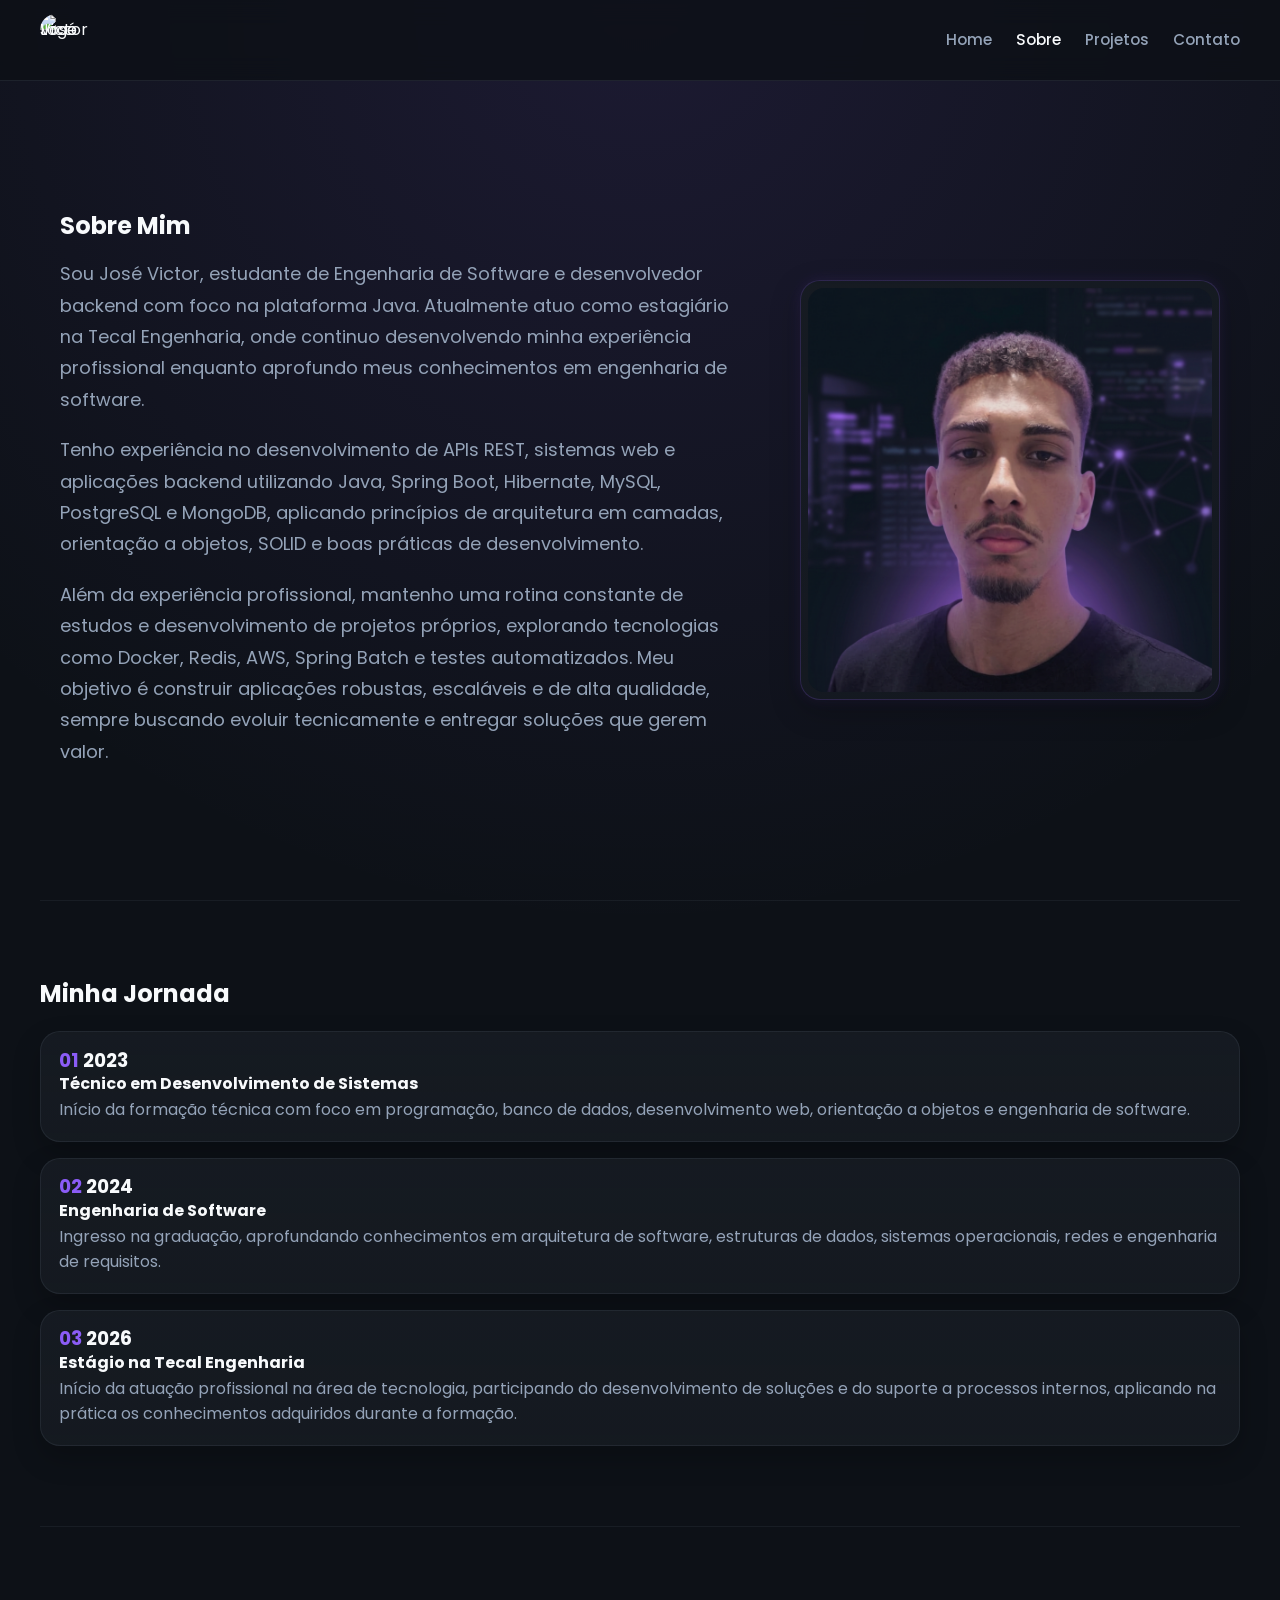
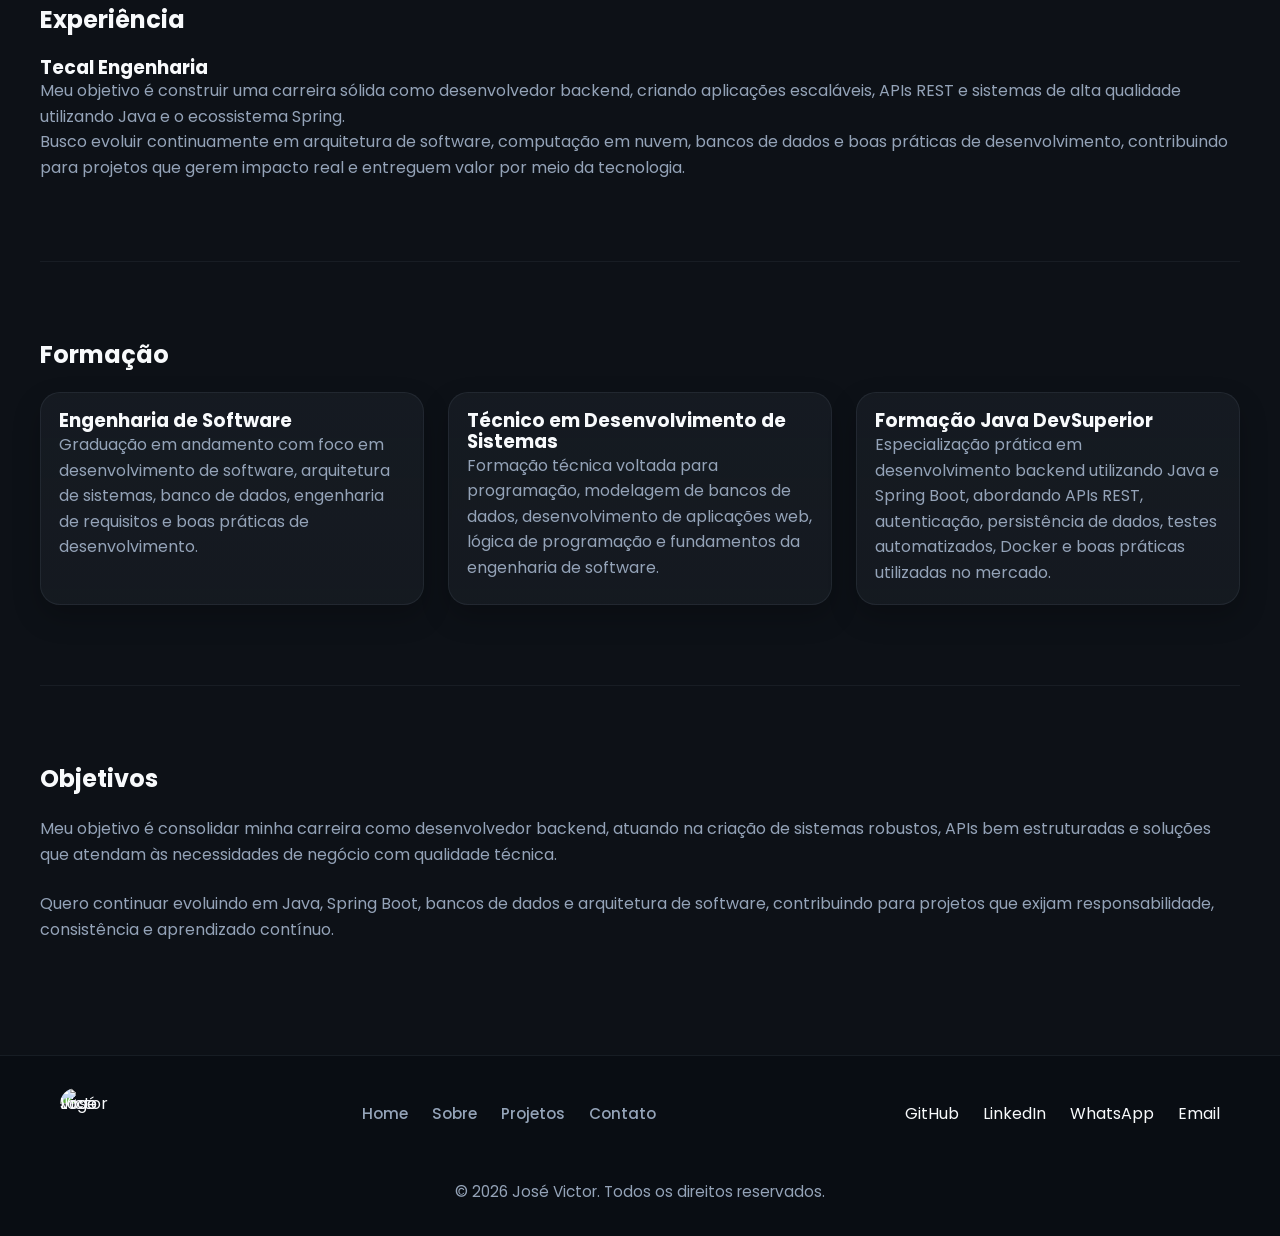
==== commit 91241f87: "feat(projects,about): atualizar descricoes tecnicas dos projetos e da jornada de formacao" ====
--- a/about.html
+++ b/about.html
@@ -69,19 +69,26 @@
 				<li>
 					<article>
 						<h3>2023</h3>
-						<p>Curso Técnico em Desenvolvimento de Sistemas</p>
+						<h4>Técnico em Desenvolvimento de Sistemas</h4>
+						<p>Início da formação técnica com foco em programação, banco de dados, desenvolvimento web,
+							orientação a objetos e engenharia de software.</p>
 					</article>
 				</li>
 				<li>
 					<article>
 						<h3>2024</h3>
-						<p>Ingresso em Engenharia de Software</p>
+						<h4>Engenharia de Software</h4>
+						<p>Ingresso na graduação, aprofundando conhecimentos em arquitetura de software, estruturas de
+							dados, sistemas operacionais, redes e engenharia de requisitos.</p>
 					</article>
 				</li>
 				<li>
 					<article>
 						<h3>2026</h3>
-						<p>Estágio na Tecal Engenharia</p>
+						<h4>Estágio na Tecal Engenharia</h4>
+						<p>Início da atuação profissional na área de tecnologia, participando do desenvolvimento de
+							soluções e do suporte a processos internos, aplicando na prática os conhecimentos adquiridos
+							durante a formação. </p>
 					</article>
 				</li>
 			</ol>
@@ -93,10 +100,12 @@
 
 			<article aria-labelledby="tecal-title">
 				<h3 id="tecal-title">Tecal Engenharia</h3>
-				<p>Atuação como estagiário, apoiando atividades relacionadas a tecnologia, organização de processos e
-					desenvolvimento de soluções voltadas ao ambiente corporativo.</p>
-				<p>Experiência voltada ao trabalho em equipe, aprendizado prático e adaptação a rotinas profissionais
-					com foco em entrega e melhoria contínua.</p>
+				<p>Meu objetivo é construir uma carreira sólida como desenvolvedor backend, criando aplicações
+					escaláveis, APIs REST e sistemas de alta qualidade utilizando Java e o ecossistema Spring.</p>
+
+				<p>Busco evoluir continuamente em arquitetura de software, computação em nuvem, bancos de dados e boas
+					práticas de desenvolvimento, contribuindo para projetos que gerem impacto real e entreguem valor por
+					meio da tecnologia.</p>
 			</article>
 		</section>
 
@@ -107,20 +116,21 @@
 			<div class="education-grid">
 				<article aria-labelledby="software-degree-title">
 					<h3 id="software-degree-title">Engenharia de Software</h3>
-					<p>Formação superior voltada para fundamentos de desenvolvimento, análise de sistemas, arquitetura
-						de software e boas práticas de engenharia.</p>
+					<p>Graduação em andamento com foco em desenvolvimento de software, arquitetura de sistemas, banco de
+						dados, engenharia de requisitos e boas práticas de desenvolvimento.</p>
 				</article>
 
 				<article aria-labelledby="technical-course-title">
 					<h3 id="technical-course-title">Técnico em Desenvolvimento de Sistemas</h3>
-					<p>Base técnica em programação, banco de dados, lógica computacional e construção de aplicações para
-						web e sistemas corporativos.</p>
+					<p>Formação técnica voltada para programação, modelagem de bancos de dados, desenvolvimento de
+						aplicações web, lógica de programação e fundamentos da engenharia de software.</p>
 				</article>
 
 				<article aria-labelledby="java-course-title">
 					<h3 id="java-course-title">Formação Java DevSuperior</h3>
-					<p>Estudo focado em Java moderno, desenvolvimento backend, APIs REST, organização de projetos e
-						práticas aplicadas ao mercado.</p>
+					<p>Especialização prática em desenvolvimento backend utilizando Java e Spring Boot, abordando APIs
+						REST, autenticação, persistência de dados, testes automatizados, Docker e boas práticas
+						utilizadas no mercado.</p>
 				</article>
 			</div>
 		</section>
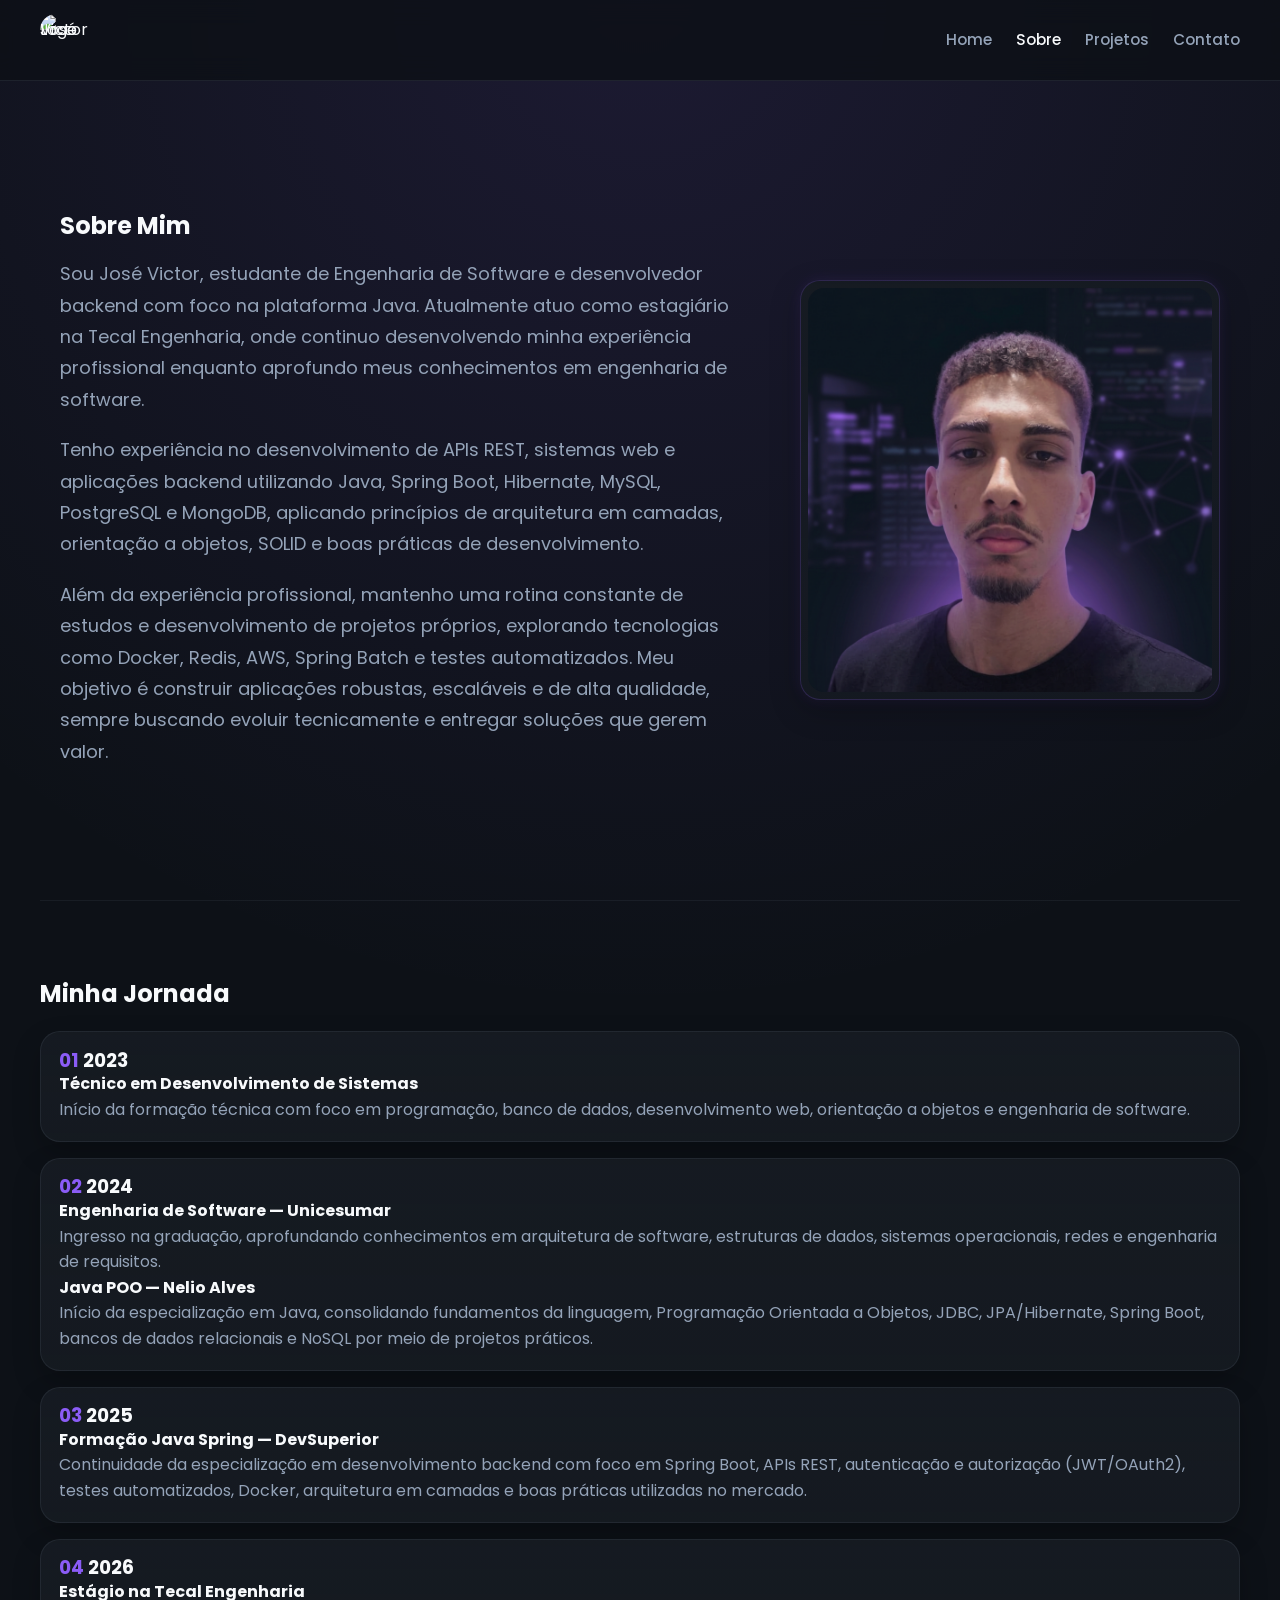
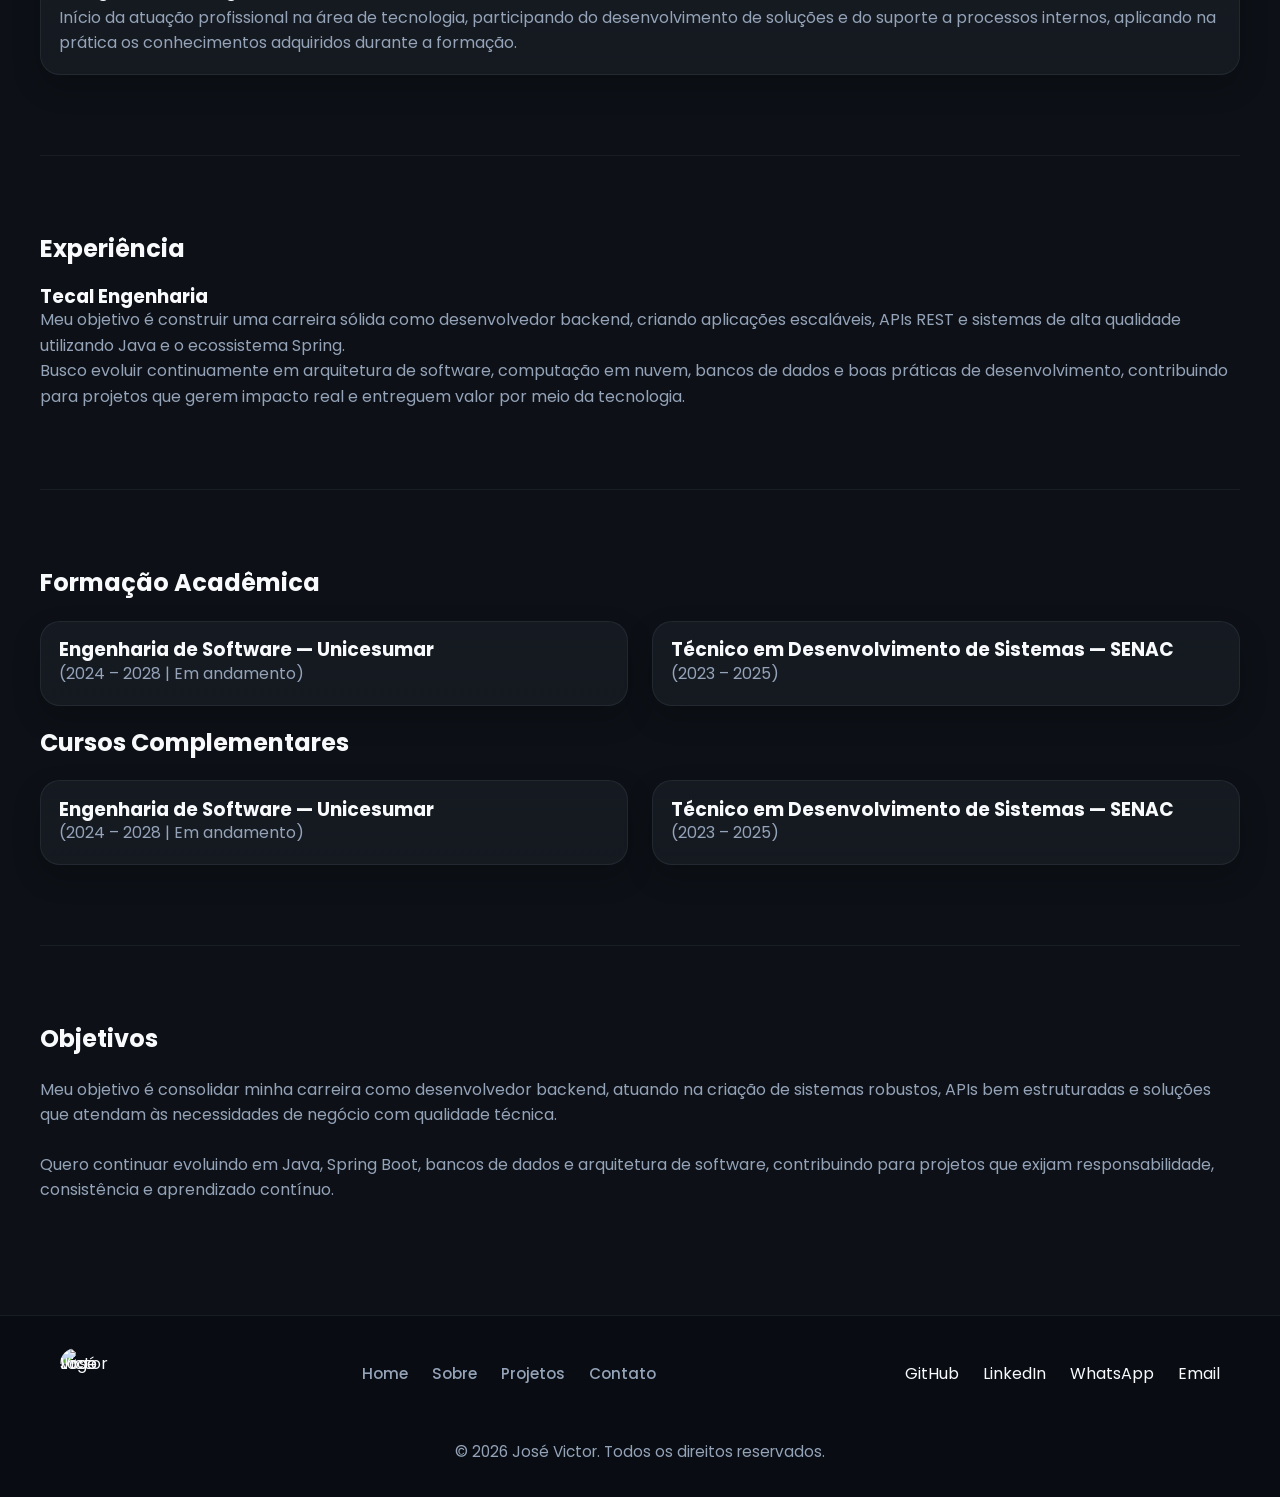
==== commit 69909a6f: "feat(contact,about): integrar formulario de contato com Formspree de forma assincrona e atualizar fo" ====
--- a/about.html
+++ b/about.html
@@ -77,9 +77,23 @@
 				<li>
 					<article>
 						<h3>2024</h3>
-						<h4>Engenharia de Software</h4>
+						<h4>Engenharia de Software — Unicesumar</h4>
 						<p>Ingresso na graduação, aprofundando conhecimentos em arquitetura de software, estruturas de
 							dados, sistemas operacionais, redes e engenharia de requisitos.</p>
+
+						<h4>Java POO — Nelio Alves</h4>
+						<p>Início da especialização em Java, consolidando fundamentos da linguagem, Programação
+							Orientada a Objetos, JDBC, JPA/Hibernate, Spring Boot, bancos de dados relacionais e NoSQL
+							por meio de projetos práticos.</p>
+					</article>
+				</li>
+				<li>
+					<article>
+						<h3>2025</h3>
+						<h4>Formação Java Spring — DevSuperior</h4>
+						<p>Continuidade da especialização em desenvolvimento backend com foco em Spring Boot, APIs REST,
+							autenticação e autorização (JWT/OAuth2), testes automatizados, Docker, arquitetura em
+							camadas e boas práticas utilizadas no mercado.</p>
 					</article>
 				</li>
 				<li>
@@ -88,7 +102,7 @@
 						<h4>Estágio na Tecal Engenharia</h4>
 						<p>Início da atuação profissional na área de tecnologia, participando do desenvolvimento de
 							soluções e do suporte a processos internos, aplicando na prática os conhecimentos adquiridos
-							durante a formação. </p>
+							durante a formação.</p>
 					</article>
 				</li>
 			</ol>
@@ -111,29 +125,34 @@
 
 		<!-- Seção Formação -->
 		<section aria-labelledby="education-title">
-			<h2 id="education-title">Formação</h2>
+			<h2 id="education-title">Formação Acadêmica</h2>
 
 			<div class="education-grid">
 				<article aria-labelledby="software-degree-title">
-					<h3 id="software-degree-title">Engenharia de Software</h3>
-					<p>Graduação em andamento com foco em desenvolvimento de software, arquitetura de sistemas, banco de
-						dados, engenharia de requisitos e boas práticas de desenvolvimento.</p>
+					<h3 id="software-degree-title">Engenharia de Software — Unicesumar</h3>
+					<p>(2024 – 2028 | Em andamento)</p>
 				</article>
 
 				<article aria-labelledby="technical-course-title">
-					<h3 id="technical-course-title">Técnico em Desenvolvimento de Sistemas</h3>
-					<p>Formação técnica voltada para programação, modelagem de bancos de dados, desenvolvimento de
-						aplicações web, lógica de programação e fundamentos da engenharia de software.</p>
-				</article>
-
-				<article aria-labelledby="java-course-title">
-					<h3 id="java-course-title">Formação Java DevSuperior</h3>
-					<p>Especialização prática em desenvolvimento backend utilizando Java e Spring Boot, abordando APIs
-						REST, autenticação, persistência de dados, testes automatizados, Docker e boas práticas
-						utilizadas no mercado.</p>
-				</article>
-			</div>
-		</section>
+					<h3 id="technical-course-title">Técnico em Desenvolvimento de Sistemas — SENAC</h3>
+					<p>(2023 – 2025)</p>
+				</article>
+			</div>
+			<h2 id="education-title">Cursos Complementares</h2>
+			<div class="education-grid">
+				<article aria-labelledby="software-degree-title">
+					<h3 id="software-degree-title">Engenharia de Software — Unicesumar</h3>
+					<p>(2024 – 2028 | Em andamento)</p>
+				</article>
+
+				<article aria-labelledby="technical-course-title">
+					<h3 id="technical-course-title">Técnico em Desenvolvimento de Sistemas — SENAC</h3>
+					<p>(2023 – 2025)</p>
+				</article>
+			</div>
+		</section>
+
+
 
 		<!-- Seção Objetivos -->
 		<section aria-labelledby="goals-title">
